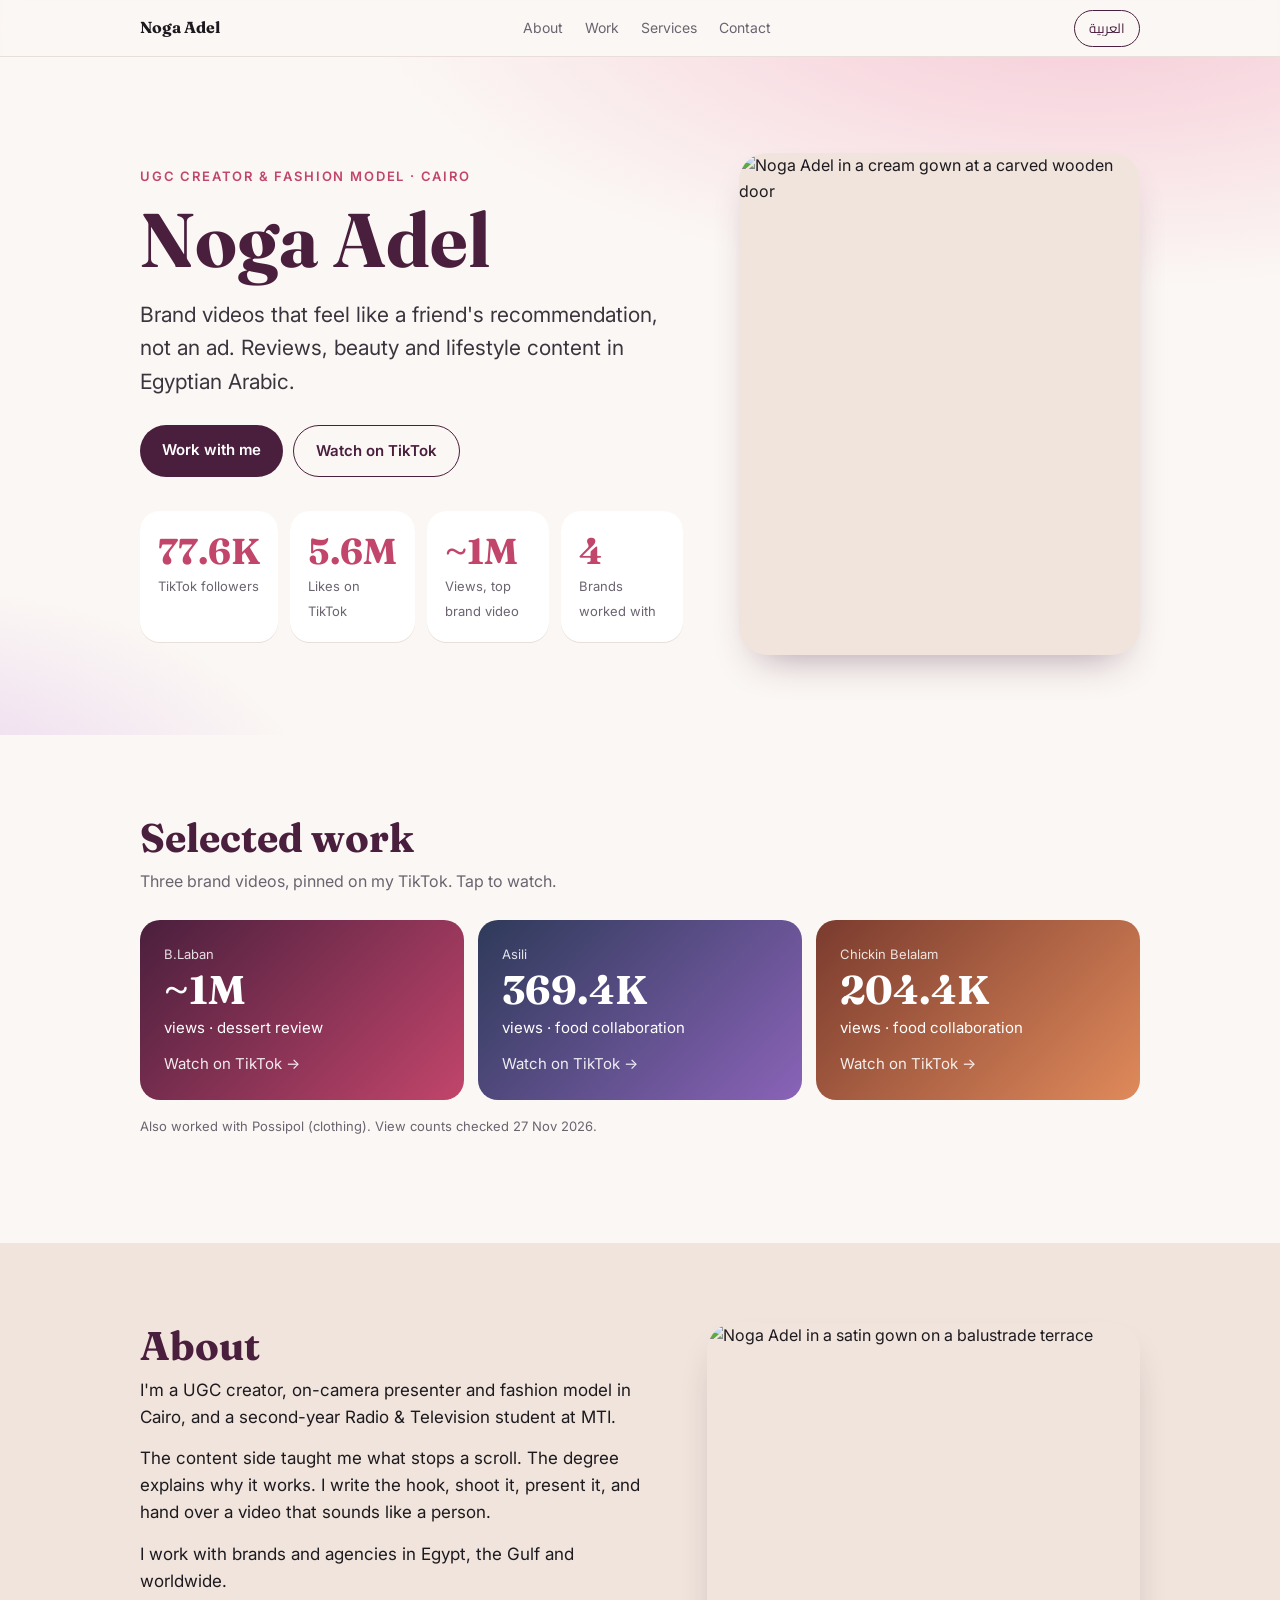
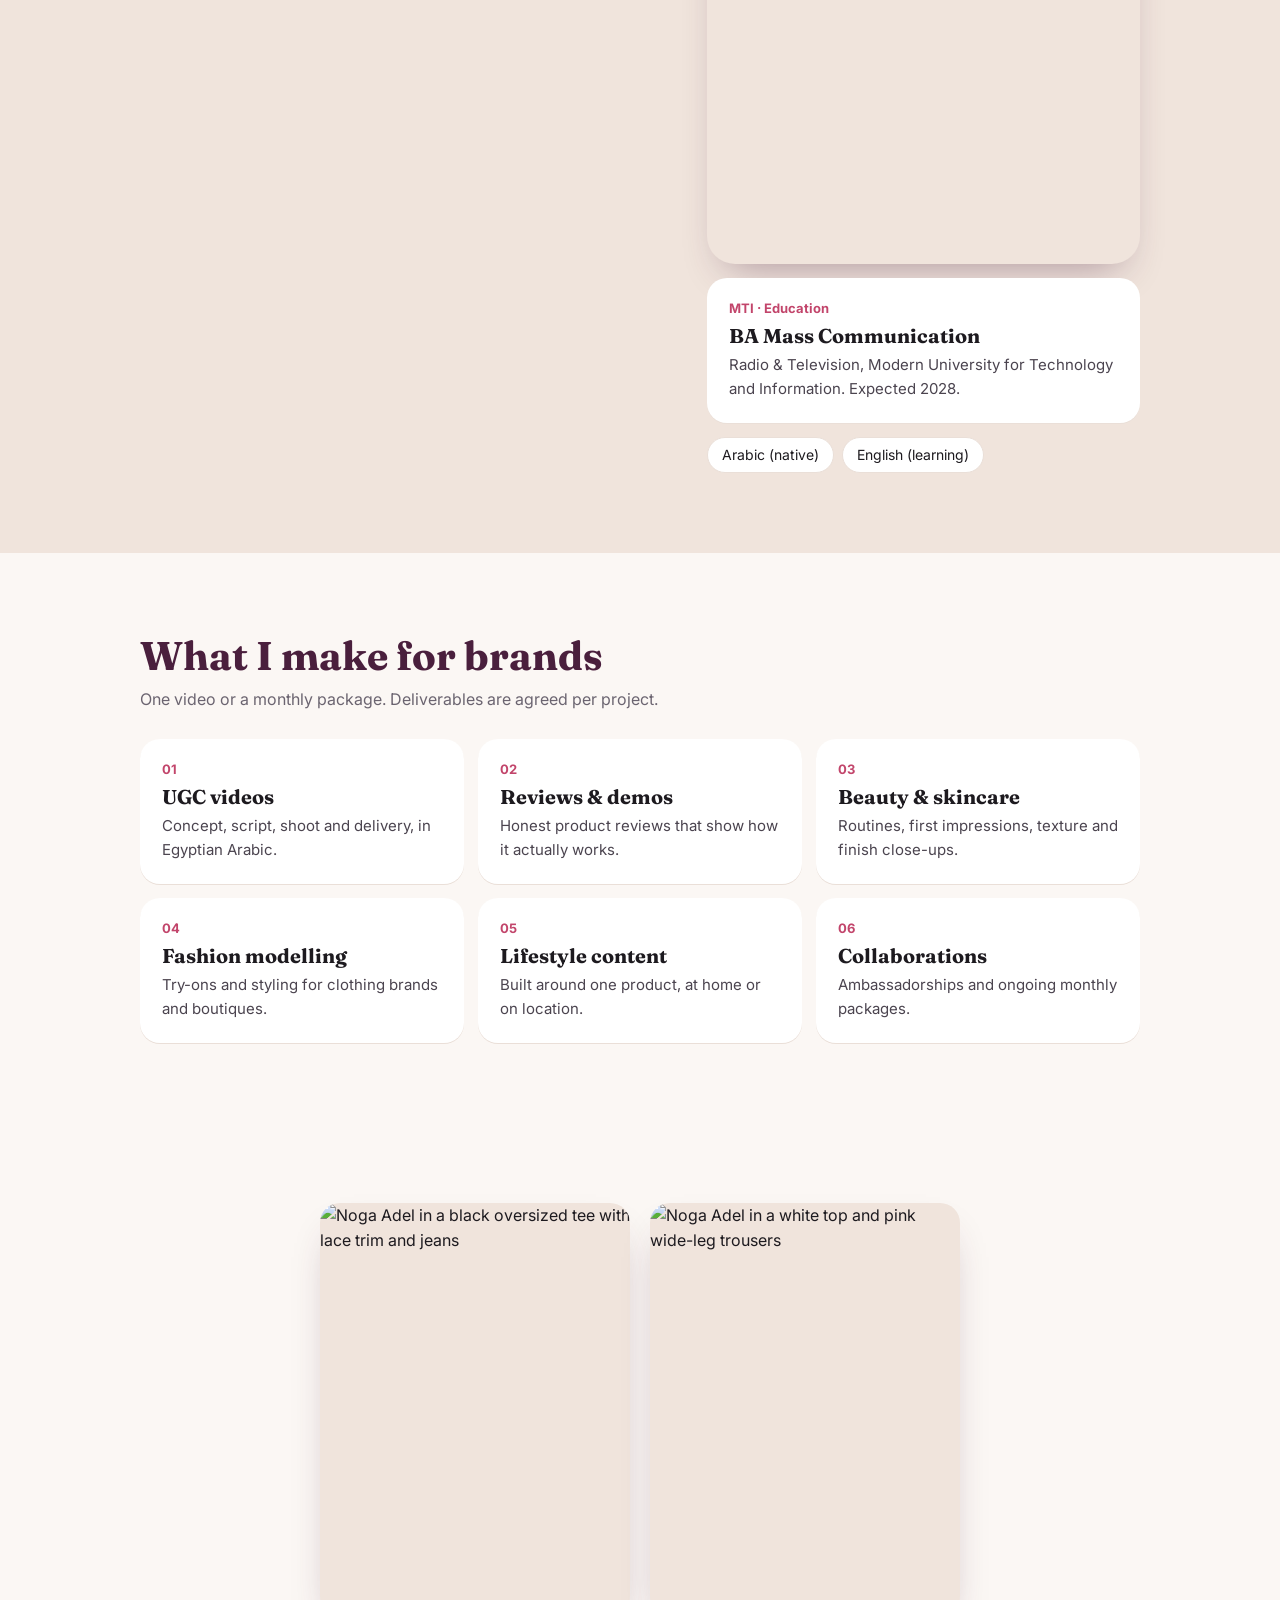
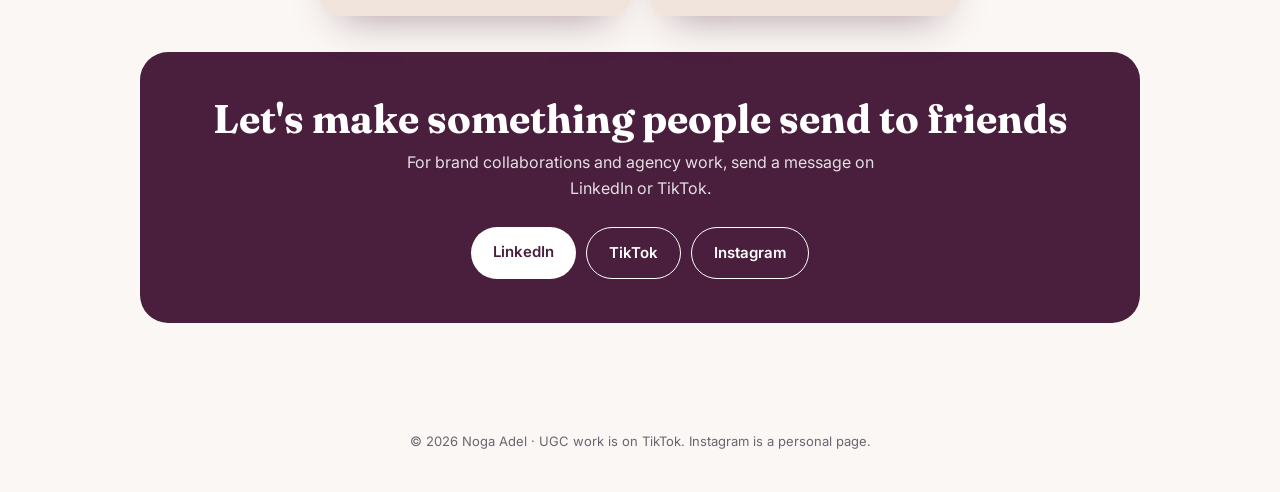
==== 1-index.html @ 086caf5d "Add files via upload" ====
<!doctype html>
<html lang="en" dir="ltr">
<head>
<meta charset="utf-8">
<meta name="viewport" content="width=device-width, initial-scale=1">
<title>Noga Adel | UGC Creator &amp; Fashion Model, Cairo</title>
<meta name="description" content="Noga Adel is a Cairo-based UGC creator and fashion model. 77.6K on TikTok. Reviews, beauty and lifestyle content in Egyptian Arabic for brands in Egypt and the Gulf.">
<meta property="og:title" content="Noga Adel | UGC Creator & Fashion Model">
<meta property="og:description" content="Honest brand videos in Egyptian Arabic. B.Laban review: about 1M views.">
<link rel="preconnect" href="https://fonts.googleapis.com">
<link href="https://fonts.googleapis.com/css2?family=Fraunces:opsz,wght@9..144,500;9..144,700&family=Inter:wght@400;500;600&family=Cairo:wght@400;600;700&display=swap" rel="stylesheet">
<style>
:root{--ink:#1d1a1f;--muted:#6b6470;--bg:#fbf7f4;--card:#fff;--rose:#c2456b;--plum:#4a1f3d;--sand:#f0e4dc;--r:20px}
*{box-sizing:border-box;margin:0}
html{scroll-behavior:smooth}
body{font-family:Inter,Cairo,system-ui,sans-serif;color:var(--ink);background:var(--bg);line-height:1.6;-webkit-font-smoothing:antialiased}
[dir=rtl] body,[dir=rtl]{font-family:Cairo,Inter,system-ui,sans-serif}
h1,h2,h3{font-family:Fraunces,Cairo,serif;line-height:1.15}
a{color:inherit}
.wrap{max-width:1040px;margin:0 auto;padding:0 20px}
nav{position:sticky;top:0;z-index:5;background:rgba(251,247,244,.9);backdrop-filter:blur(10px);border-bottom:1px solid #eadfd8}
nav .wrap{display:flex;align-items:center;justify-content:space-between;height:56px;gap:12px}
nav .brand{font-family:Fraunces,serif;font-weight:700;text-decoration:none}
nav .links{display:none;gap:22px;font-size:14px}
nav .links a{text-decoration:none;color:var(--muted)}
nav .links a:hover{color:var(--rose)}
#lang{border:1px solid var(--plum);background:none;color:var(--plum);border-radius:99px;padding:5px 14px;font:600 13px inherit;cursor:pointer;font-family:inherit}
.hero{background:radial-gradient(1200px 500px at 85% -10%,#f6c9d6 0,transparent 60%),radial-gradient(800px 400px at -10% 110%,#e9d3ee 0,transparent 55%),var(--bg);padding:56px 0 48px}
.eyebrow{font-size:13px;letter-spacing:.14em;text-transform:uppercase;color:var(--rose);font-weight:600}
[dir=rtl] .eyebrow{letter-spacing:0}
.hero h1{font-size:clamp(40px,11vw,76px);margin:10px 0 14px;color:var(--plum)}
.hero p.lead{font-size:clamp(17px,4.2vw,21px);max-width:640px;color:#3b343e}
.cta{display:flex;flex-wrap:wrap;gap:10px;margin-top:26px}
.btn{display:inline-block;padding:13px 22px;border-radius:99px;text-decoration:none;font-weight:600;font-size:15px}
.btn.p{background:var(--plum);color:#fff}
.btn.s{border:1.5px solid var(--plum);color:var(--plum)}
.stats{display:grid;grid-template-columns:repeat(2,1fr);gap:12px;margin-top:34px}
.stat{background:var(--card);border-radius:var(--r);padding:18px;box-shadow:0 1px 0 #eadfd8}
.stat b{display:block;font:700 clamp(26px,7vw,36px) Fraunces,serif;color:var(--rose)}
.stat span{font-size:13px;color:var(--muted)}
section{padding:54px 0}
section.alt{background:var(--sand)}
h2{font-size:clamp(28px,7vw,40px);color:var(--plum);margin-bottom:8px}
.sub{color:var(--muted);margin-bottom:26px;max-width:620px}
.grid{display:grid;gap:14px}
.card{background:var(--card);border-radius:var(--r);padding:22px;box-shadow:0 1px 0 #eadfd8}
.card h3{font-size:20px;margin-bottom:6px}
.card p{color:#4b444f;font-size:15px}
.num{font:700 13px Inter;color:var(--rose);margin-bottom:8px}
.work{display:block;text-decoration:none;position:relative;overflow:hidden;border-radius:var(--r);padding:24px;color:#fff;min-height:170px;display:flex;flex-direction:column;justify-content:flex-end}
.work:nth-child(1){background:linear-gradient(135deg,#4a1f3d,#c2456b)}
.work:nth-child(2){background:linear-gradient(135deg,#2e3a59,#8a63b8)}
.work:nth-child(3){background:linear-gradient(135deg,#7a3b2e,#e08a5b)}
.work small{opacity:.85;font-size:13px}
.work b{font:700 clamp(30px,8vw,40px) Fraunces,serif}
.work span{font-size:15px;margin-top:2px}
.work em{font-style:normal;font-size:13px;margin-top:12px;opacity:.9}
.work:hover{transform:translateY(-2px)}
.chips{display:flex;flex-wrap:wrap;gap:8px}
.chips span{background:#fff;border:1px solid #eadfd8;border-radius:99px;padding:6px 14px;font-size:14px}
.two{display:grid;gap:26px}
.about p{margin-bottom:14px;font-size:17px}
.contact{background:var(--plum);color:#fff;text-align:center;border-radius:28px;padding:44px 24px}
.contact h2{color:#fff}
.contact p{opacity:.85;max-width:520px;margin:0 auto 22px}
.contact .btn.p{background:#fff;color:var(--plum)}
.contact .btn.s{border-color:#fff;color:#fff}
.contact .cta{justify-content:center}
footer{padding:28px 0 40px;text-align:center;color:var(--muted);font-size:13px}
.en,.ar{display:none}
html[lang=en] .en{display:revert}
html[lang=ar] .ar{display:revert}
@media(min-width:720px){
 nav .links{display:flex}
 .stats{grid-template-columns:repeat(4,1fr)}
 .grid.c3{grid-template-columns:repeat(3,1fr)}
 .grid.c2{grid-template-columns:repeat(2,1fr)}
 .two{grid-template-columns:1.2fr 1fr;gap:48px}
 .hero{padding:96px 0 80px}
 section{padding:80px 0}
}

.ph{border-radius:28px;overflow:hidden;background:var(--sand);box-shadow:0 20px 40px -20px rgba(74,31,61,.45)}
.ph img{display:block;width:100%;height:100%;object-fit:cover}
.hero .wrap{display:grid;gap:30px}
.hero .ph{aspect-ratio:4/5;max-width:420px;width:100%;justify-self:center}
.hero .ph img{object-position:50% 25%}
.about-ph{aspect-ratio:4/5;margin-bottom:14px}
.about-ph img{object-position:50% 30%}
.band{aspect-ratio:3/4;max-height:520px;width:100%}
.band img{object-position:50% 30%}
@media(min-width:720px){
 .hero .wrap{grid-template-columns:1.15fr .85fr;align-items:center;gap:56px}
 .hero .ph{justify-self:end}
 .band{aspect-ratio:16/9;max-height:none}
 .band img{object-position:50% 35%}
}
.looks{display:grid;grid-template-columns:1fr 1fr;gap:12px;margin-bottom:28px}.looks .ph{aspect-ratio:3/4;border-radius:20px}.looks img{object-position:50% 40%}@media(min-width:720px){.looks{max-width:640px;margin:0 auto 36px;gap:20px}}</style>
</head>
<body>
<nav><div class="wrap">
<a class="brand" href="#top">Noga Adel</a>
<div class="links">
<a href="#about"><span class="en">About</span><span class="ar">عني</span></a>
<a href="#work"><span class="en">Work</span><span class="ar">أعمالي</span></a>
<a href="#services"><span class="en">Services</span><span class="ar">الخدمات</span></a>
<a href="#contact"><span class="en">Contact</span><span class="ar">تواصل</span></a>
</div>
<button id="lang" type="button" aria-label="Language">العربية</button>
</div></nav>

<header class="hero" id="top"><div class="wrap">
<div class="htxt">
<div class="eyebrow"><span class="en">UGC creator &amp; fashion model · Cairo</span><span class="ar">صانعة محتوى UGC وموديل أزياء · القاهرة</span></div>
<h1>Noga Adel</h1>
<p class="lead en">Brand videos that feel like a friend's recommendation, not an ad. Reviews, beauty and lifestyle content in Egyptian Arabic.</p>
<p class="lead ar">فيديوهات للبراندات تحس إنها توصية من صاحبك مش إعلان. مراجعات ومحتوى تجميل ولايف ستايل باللهجة المصرية.</p>
<div class="cta">
<a class="btn p" href="#contact"><span class="en">Work with me</span><span class="ar">نتعاون سوا</span></a>
<a class="btn s" href="https://www.tiktok.com/@noga.adel97" target="_blank" rel="noopener"><span class="en">Watch on TikTok</span><span class="ar">شاهدي على تيك توك</span></a>
</div>
<div class="stats">
<div class="stat"><b>77.6K</b><span><span class="en">TikTok followers</span><span class="ar">متابع على تيك توك</span></span></div>
<div class="stat"><b>5.6M</b><span><span class="en">Likes on TikTok</span><span class="ar">إعجاب على تيك توك</span></span></div>
<div class="stat"><b>~1M</b><span><span class="en">Views, top brand video</span><span class="ar">مشاهدة لأفضل فيديو براند</span></span></div>
<div class="stat"><b>4</b><span><span class="en">Brands worked with</span><span class="ar">براندات تعاملت معاها</span></span></div>
</div>
</div>
<div class="ph"><img src="noga-1.jpg" alt="Noga Adel in a cream gown at a carved wooden door" width="1100" height="1467"></div>
</div></header>

<section id="work"><div class="wrap">
<h2><span class="en">Selected work</span><span class="ar">أعمال مختارة</span></h2>
<p class="sub"><span class="en">Three brand videos, pinned on my TikTok. Tap to watch.</span><span class="ar">تلات فيديوهات براندات مثبتين على حسابي. اضغط للمشاهدة.</span></p>
<div class="grid c3">
<a class="work" href="https://www.tiktok.com/@noga.adel97/video/7700225600484691221" target="_blank" rel="noopener"><small>B.Laban</small><b>~1M</b><span><span class="en">views · dessert review</span><span class="ar">مشاهدة · مراجعة حلويات</span></span><em><span class="en">Watch on TikTok →</span><span class="ar">شاهد على تيك توك ←</span></em></a>
<a class="work" href="https://www.tiktok.com/@noga.adel97/video/7680207385733909781" target="_blank" rel="noopener"><small>Asili</small><b>369.4K</b><span><span class="en">views · food collaboration</span><span class="ar">مشاهدة · تعاون أكل</span></span><em><span class="en">Watch on TikTok →</span><span class="ar">شاهد على تيك توك ←</span></em></a>
<a class="work" href="https://www.tiktok.com/@noga.adel97/video/7685430872283221268" target="_blank" rel="noopener"><small>Chickin Belalam</small><b>204.4K</b><span><span class="en">views · food collaboration</span><span class="ar">مشاهدة · تعاون أكل</span></span><em><span class="en">Watch on TikTok →</span><span class="ar">شاهد على تيك توك ←</span></em></a>
</div>
<p class="sub" style="margin-top:16px;font-size:13px"><span class="en">Also worked with Possipol (clothing). View counts checked 27 Nov 2026.</span><span class="ar">اشتغلت كمان مع Possipol (ملابس). أرقام المشاهدات متراجعة في 27 نوفمبر 2026.</span></p>
</div></section>

<section id="about" class="alt"><div class="wrap two">
<div class="about">
<h2><span class="en">About</span><span class="ar">عني</span></h2>
<div class="en">
<p>I'm a UGC creator, on-camera presenter and fashion model in Cairo, and a second-year Radio &amp; Television student at MTI.</p>
<p>The content side taught me what stops a scroll. The degree explains why it works. I write the hook, shoot it, present it, and hand over a video that sounds like a person.</p>
<p>I work with brands and agencies in Egypt, the Gulf and worldwide.</p>
</div>
<div class="ar">
<p>أنا صانعة محتوى UGC ومقدمة على الكاميرا وموديل أزياء في القاهرة، وطالبة في السنة التانية قسم إذاعة وتلفزيون في جامعة MTI.</p>
<p>المحتوى علمني إيه اللي بيوقّف التمرير، والدراسة بتشرحلي ليه. بكتب الفكرة والهوك، وأصوّر وأقدّم، وأسلّم فيديو بيتكلم كإنسان مش كإعلان.</p>
<p>بشتغل مع براندات ووكالات في مصر والخليج وحول العالم.</p>
</div>
</div>
<div>
<div class="ph about-ph"><img src="noga-2.jpg" alt="Noga Adel in a satin gown on a balustrade terrace" loading="lazy" width="1242" height="1656"></div>
<div class="card"><div class="num">MTI · <span class="en">Education</span><span class="ar">التعليم</span></div>
<h3><span class="en">BA Mass Communication</span><span class="ar">بكالوريوس إعلام</span></h3>
<p><span class="en">Radio &amp; Television, Modern University for Technology and Information. Expected 2028.</span><span class="ar">قسم إذاعة وتلفزيون، الجامعة الحديثة للتكنولوجيا والمعلومات. التخرج المتوقع 2028.</span></p></div>
<div class="chips" style="margin-top:14px">
<span class="en">Arabic (native)</span><span class="en">English (learning)</span>
<span class="ar">العربية (لغة أم)</span><span class="ar">الإنجليزية (بتعلمها)</span>
</div>
</div>
</div></section>

<section id="services"><div class="wrap">
<h2><span class="en">What I make for brands</span><span class="ar">اللي بقدمه للبراندات</span></h2>
<p class="sub"><span class="en">One video or a monthly package. Deliverables are agreed per project.</span><span class="ar">فيديو واحد أو باقة شهرية. التفاصيل بتتحدد لكل مشروع.</span></p>
<div class="grid c3">
<div class="card"><div class="num">01</div><h3><span class="en">UGC videos</span><span class="ar">فيديوهات UGC</span></h3><p><span class="en">Concept, script, shoot and delivery, in Egyptian Arabic.</span><span class="ar">فكرة وسكريبت وتصوير وتسليم باللهجة المصرية.</span></p></div>
<div class="card"><div class="num">02</div><h3><span class="en">Reviews &amp; demos</span><span class="ar">مراجعات وعرض منتجات</span></h3><p><span class="en">Honest product reviews that show how it actually works.</span><span class="ar">مراجعات صادقة بتوري المنتج بيشتغل إزاي فعلاً.</span></p></div>
<div class="card"><div class="num">03</div><h3><span class="en">Beauty &amp; skincare</span><span class="ar">تجميل وعناية بالبشرة</span></h3><p><span class="en">Routines, first impressions, texture and finish close-ups.</span><span class="ar">روتين وانطباع أول ولقطات قريبة للملمس.</span></p></div>
<div class="card"><div class="num">04</div><h3><span class="en">Fashion modelling</span><span class="ar">موديل أزياء</span></h3><p><span class="en">Try-ons and styling for clothing brands and boutiques.</span><span class="ar">تجربة ملابس وستايلنج للبراندات والبوتيكات.</span></p></div>
<div class="card"><div class="num">05</div><h3><span class="en">Lifestyle content</span><span class="ar">محتوى لايف ستايل</span></h3><p><span class="en">Built around one product, at home or on location.</span><span class="ar">مبني حوالين منتج واحد، في البيت أو في لوكيشن.</span></p></div>
<div class="card"><div class="num">06</div><h3><span class="en">Collaborations</span><span class="ar">تعاونات</span></h3><p><span class="en">Ambassadorships and ongoing monthly packages.</span><span class="ar">سفيرة براند وباقات شهرية مستمرة.</span></p></div>
</div>
</div></section>

<section id="contact"><div class="wrap">
<div class="looks"><div class="ph"><img src="noga-3.jpg" alt="Noga Adel in a black oversized tee with lace trim and jeans" loading="lazy"></div><div class="ph"><img src="noga-4.jpg" alt="Noga Adel in a white top and pink wide-leg trousers" loading="lazy"></div></div>
<div class="contact">
<h2><span class="en">Let's make something people send to friends</span><span class="ar">نعمل حاجة الناس تبعتها لصحابها</span></h2>
<p><span class="en">For brand collaborations and agency work, send a message on LinkedIn or TikTok.</span><span class="ar">للتعاونات مع البراندات والوكالات، ابعتلي رسالة على لينكد إن أو تيك توك.</span></p>
<div class="cta">
<a class="btn p" href="https://www.linkedin.com/in/noga-adel-ugc/" target="_blank" rel="noopener">LinkedIn</a>
<a class="btn s" href="https://www.tiktok.com/@noga.adel97" target="_blank" rel="noopener">TikTok</a>
<a class="btn s" href="https://www.instagram.com/noga.adel.9699/" target="_blank" rel="noopener">Instagram</a>
</div>
</div>
</div></section>
<footer>© 2026 Noga Adel · <span class="en">UGC work is on TikTok. Instagram is a personal page.</span><span class="ar">شغل الـUGC على تيك توك. إنستجرام صفحة شخصية.</span></footer>

<script>
(function(){
 var h=document.documentElement,b=document.getElementById('lang');
 function set(l){h.lang=l;h.dir=l==='ar'?'rtl':'ltr';b.textContent=l==='ar'?'English':'العربية';try{localStorage.setItem('l',l)}catch(e){}}
 var s='en';try{s=localStorage.getItem('l')||'en'}catch(e){}
 set(s);
 b.onclick=function(){set(h.lang==='en'?'ar':'en')};
})();
</script>
</body>
</html>
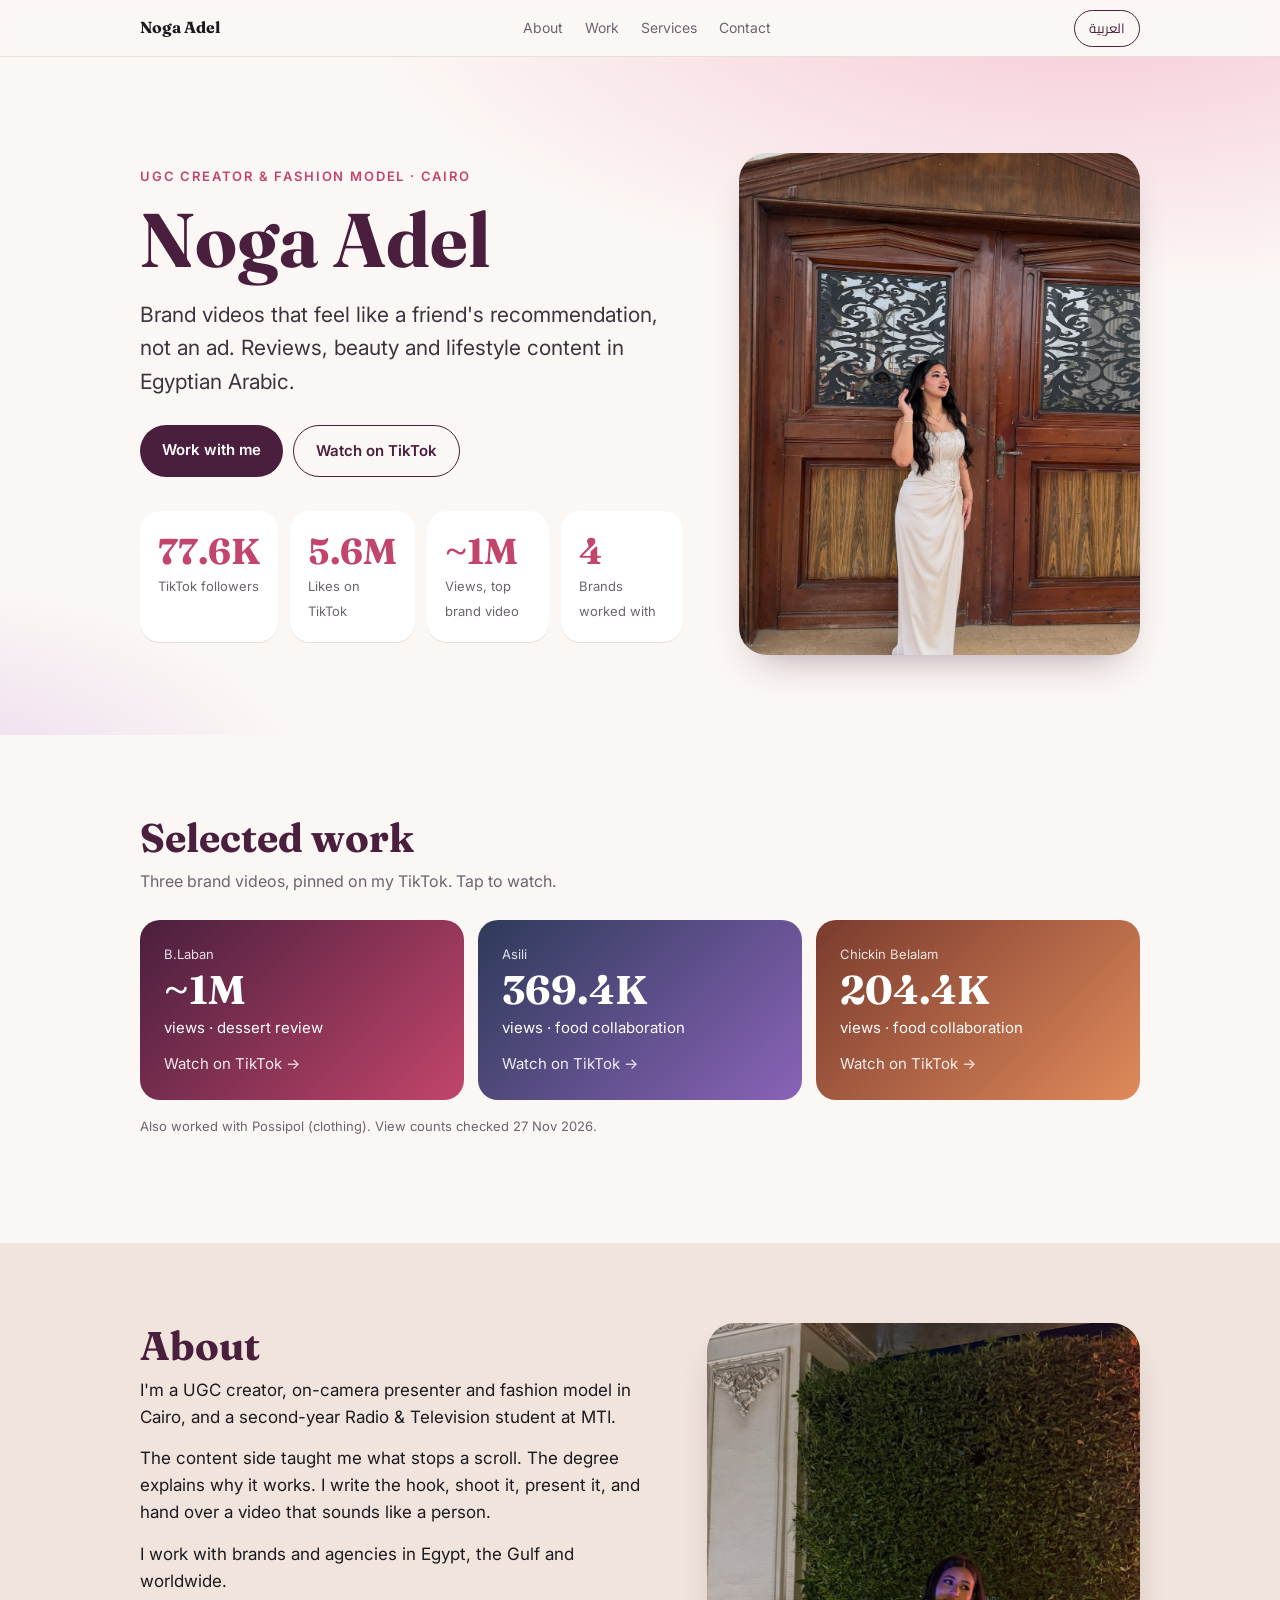
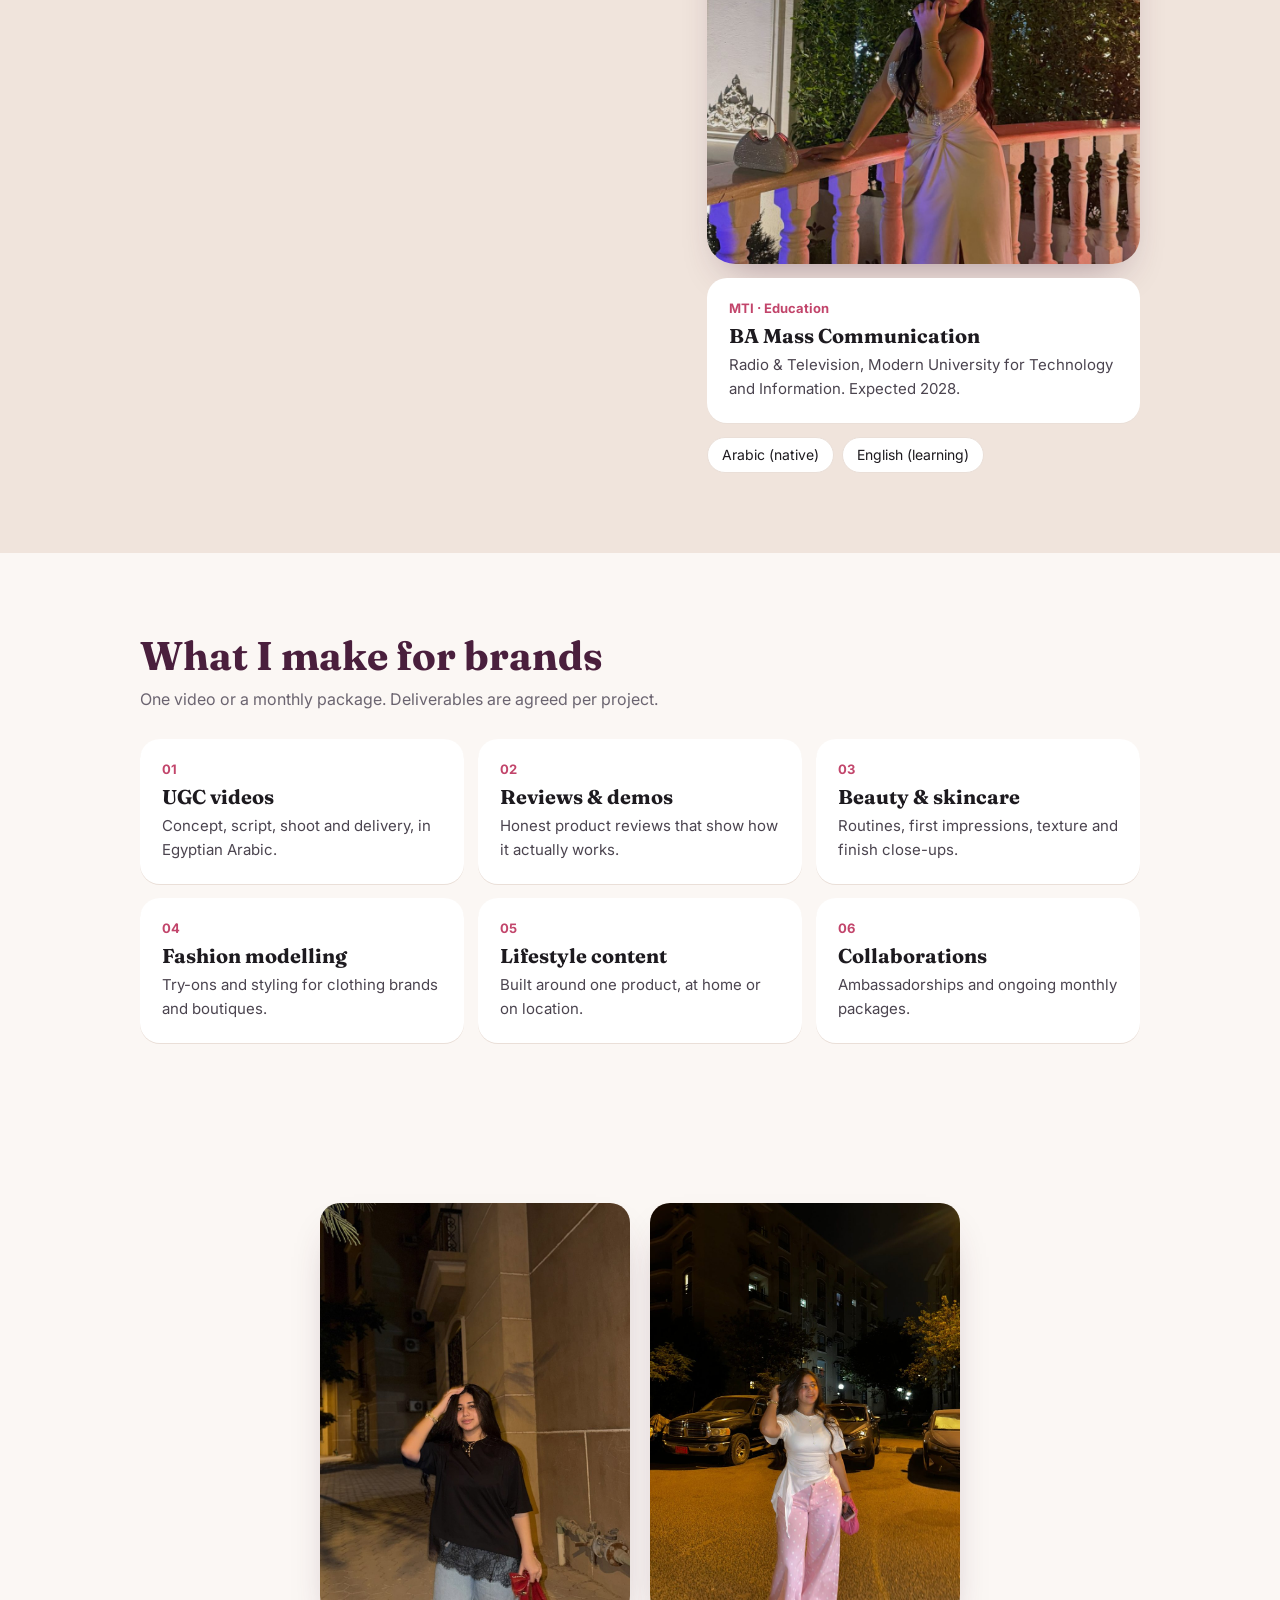
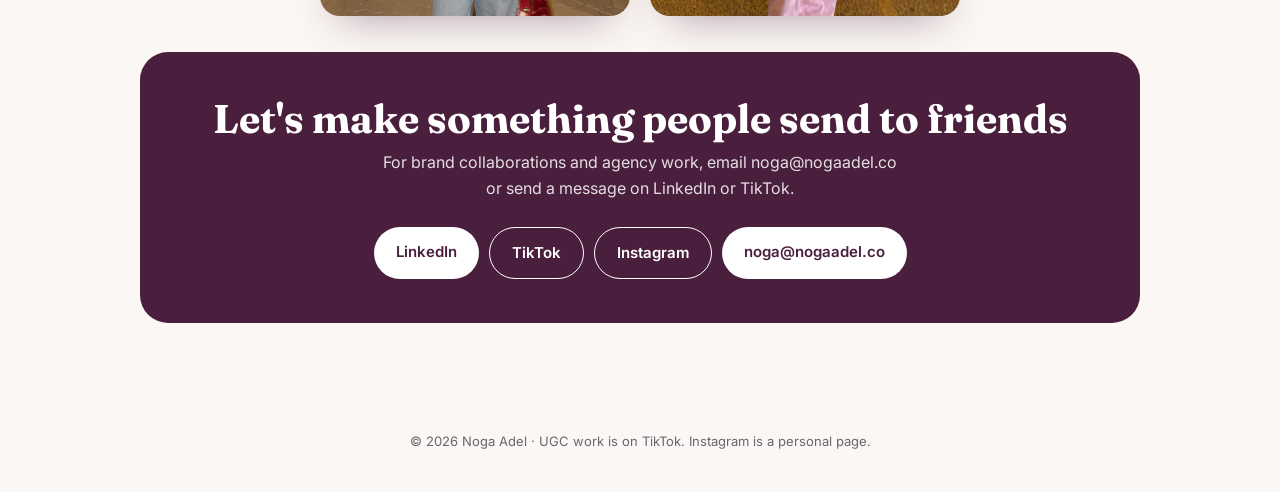
==== commit dadd1291: "Add noga@nogaadel.co email to contact section" ====
--- a/1-index.html
+++ b/1-index.html
@@ -126,7 +126,7 @@
 <div class="stat"><b>4</b><span><span class="en">Brands worked with</span><span class="ar">براندات تعاملت معاها</span></span></div>
 </div>
 </div>
-<div class="ph"><img src="noga-1.jpg" alt="Noga Adel in a cream gown at a carved wooden door" width="1100" height="1467"></div>
+<div class="ph"><img src="2-noga-1.jpg" alt="Noga Adel in a cream gown at a carved wooden door" width="1100" height="1467"></div>
 </div></header>
 
 <section id="work"><div class="wrap">
@@ -155,7 +155,7 @@
 </div>
 </div>
 <div>
-<div class="ph about-ph"><img src="noga-2.jpg" alt="Noga Adel in a satin gown on a balustrade terrace" loading="lazy" width="1242" height="1656"></div>
+<div class="ph about-ph"><img src="3-noga-2.jpg" alt="Noga Adel in a satin gown on a balustrade terrace" loading="lazy" width="1242" height="1656"></div>
 <div class="card"><div class="num">MTI · <span class="en">Education</span><span class="ar">التعليم</span></div>
 <h3><span class="en">BA Mass Communication</span><span class="ar">بكالوريوس إعلام</span></h3>
 <p><span class="en">Radio &amp; Television, Modern University for Technology and Information. Expected 2028.</span><span class="ar">قسم إذاعة وتلفزيون، الجامعة الحديثة للتكنولوجيا والمعلومات. التخرج المتوقع 2028.</span></p></div>
@@ -180,14 +180,15 @@
 </div></section>
 
 <section id="contact"><div class="wrap">
-<div class="looks"><div class="ph"><img src="noga-3.jpg" alt="Noga Adel in a black oversized tee with lace trim and jeans" loading="lazy"></div><div class="ph"><img src="noga-4.jpg" alt="Noga Adel in a white top and pink wide-leg trousers" loading="lazy"></div></div>
+<div class="looks"><div class="ph"><img src="4-noga-3.jpg" alt="Noga Adel in a black oversized tee with lace trim and jeans" loading="lazy"></div><div class="ph"><img src="5-noga-4.jpg" alt="Noga Adel in a white top and pink wide-leg trousers" loading="lazy"></div></div>
 <div class="contact">
 <h2><span class="en">Let's make something people send to friends</span><span class="ar">نعمل حاجة الناس تبعتها لصحابها</span></h2>
-<p><span class="en">For brand collaborations and agency work, send a message on LinkedIn or TikTok.</span><span class="ar">للتعاونات مع البراندات والوكالات، ابعتلي رسالة على لينكد إن أو تيك توك.</span></p>
+<p><span class="en">For brand collaborations and agency work, email noga@nogaadel.co or send a message on LinkedIn or TikTok.</span><span class="ar">للتعاونات مع البراندات والوكالات، ابعتلي إيميل على noga@nogaadel.co أو رسالة على لينكد إن أو تيك توك.</span></p>
 <div class="cta">
 <a class="btn p" href="https://www.linkedin.com/in/noga-adel-ugc/" target="_blank" rel="noopener">LinkedIn</a>
 <a class="btn s" href="https://www.tiktok.com/@noga.adel97" target="_blank" rel="noopener">TikTok</a>
 <a class="btn s" href="https://www.instagram.com/noga.adel.9699/" target="_blank" rel="noopener">Instagram</a>
+<a class="btn p" href="mailto:noga@nogaadel.co">noga@nogaadel.co</a>
 </div>
 </div>
 </div></section>
@@ -204,3 +205,4 @@
 </script>
 </body>
 </html>
+
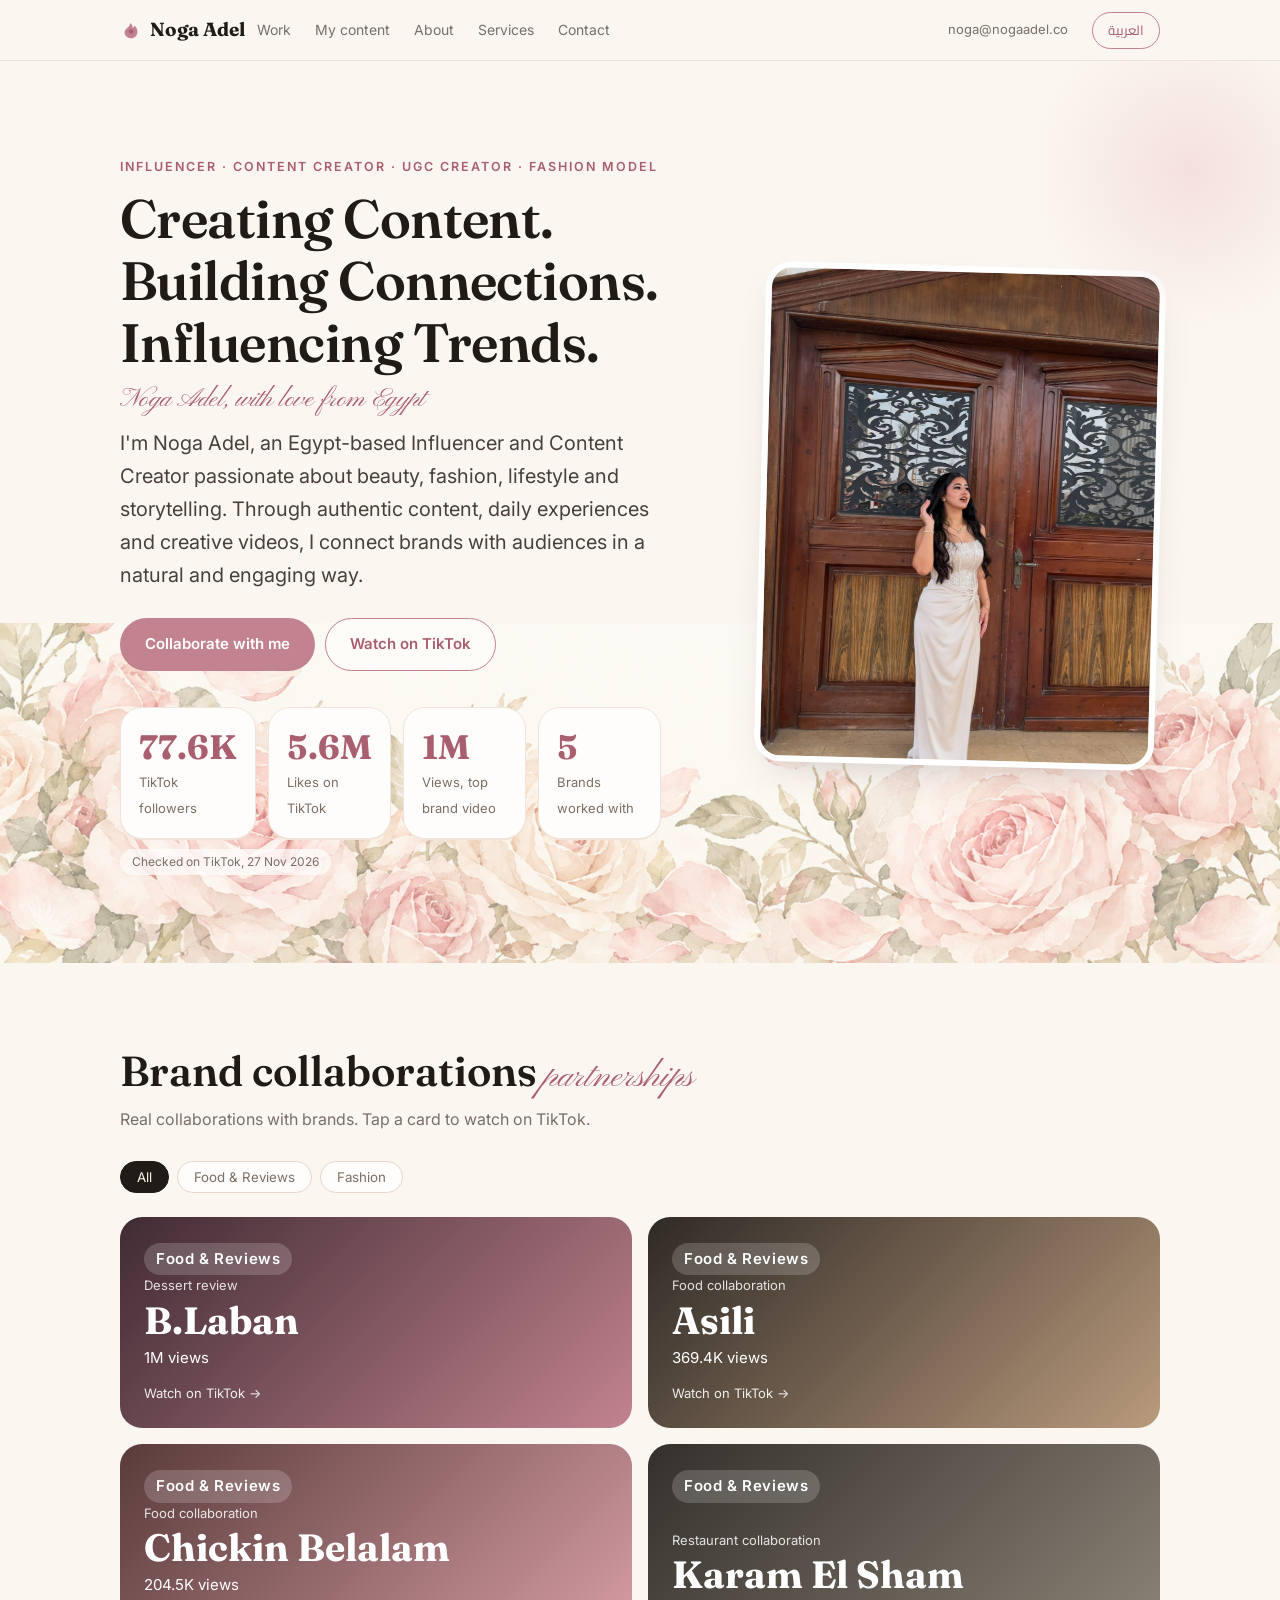
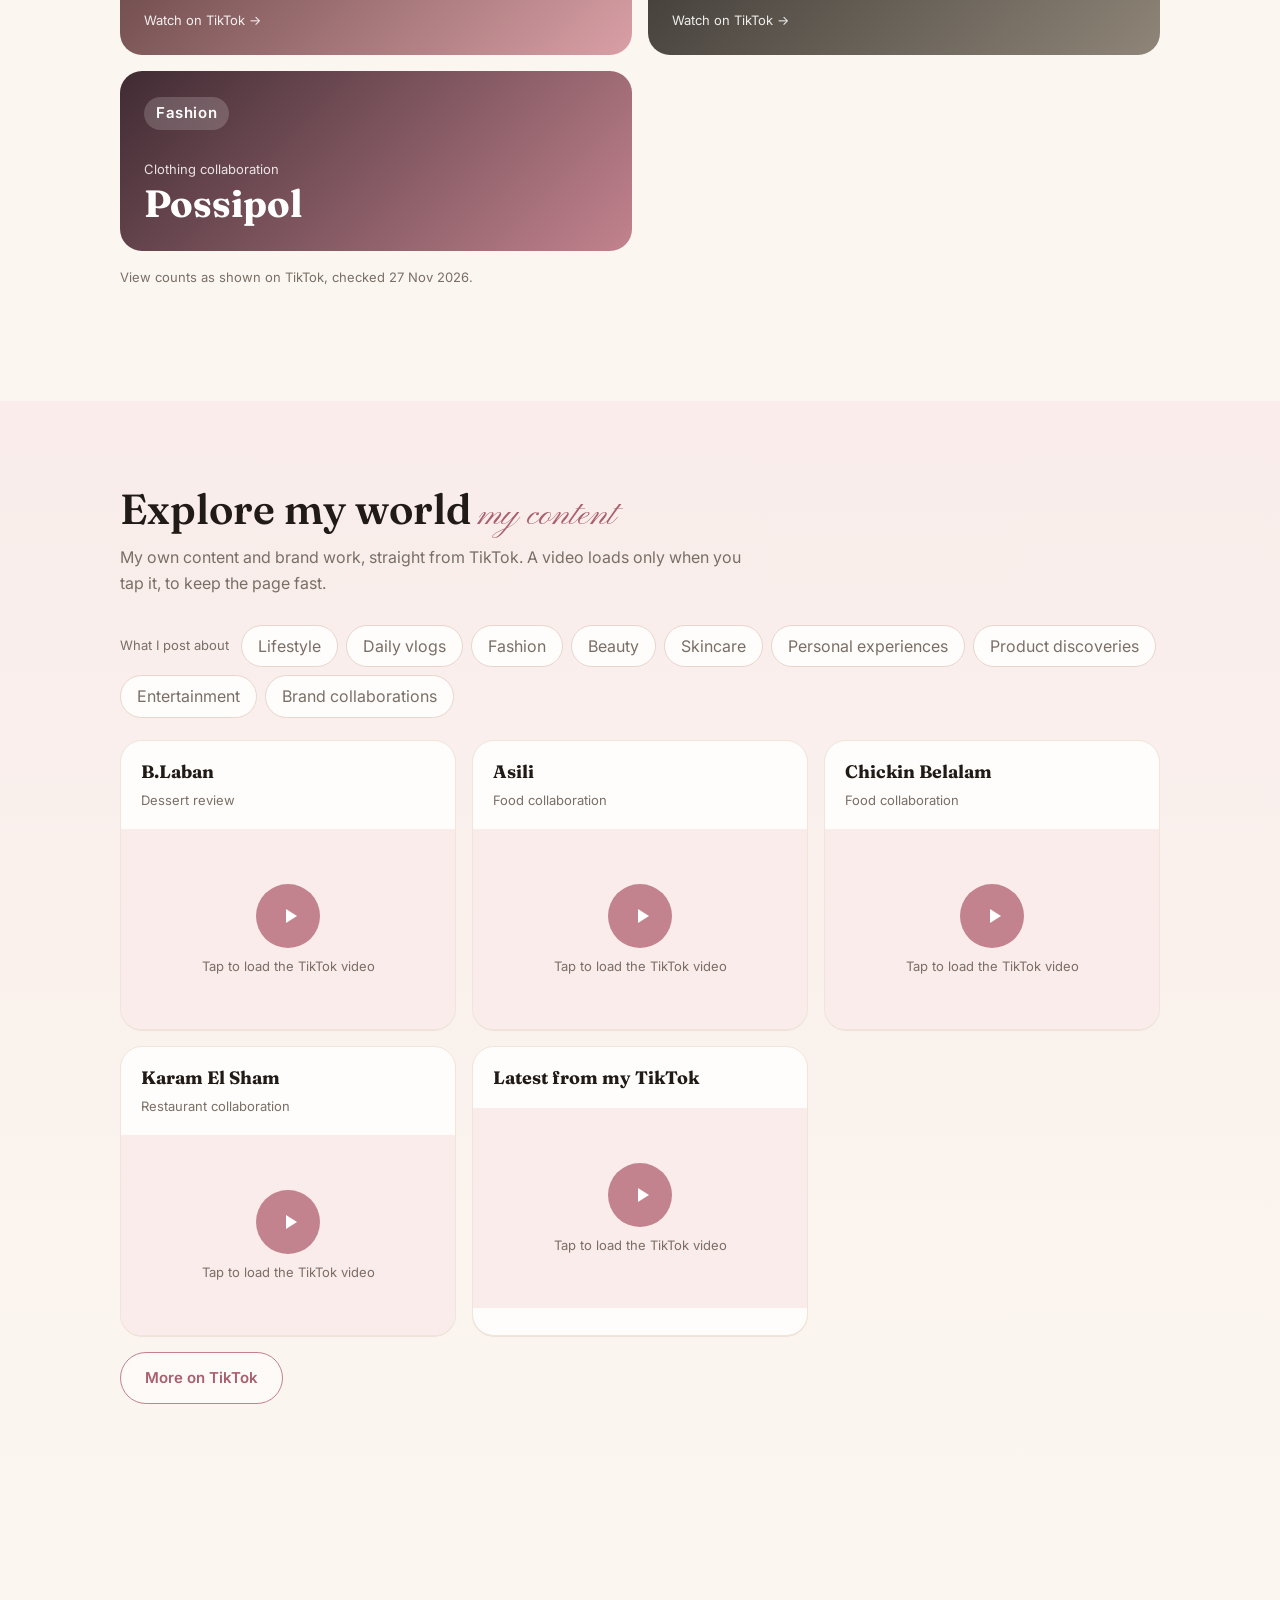
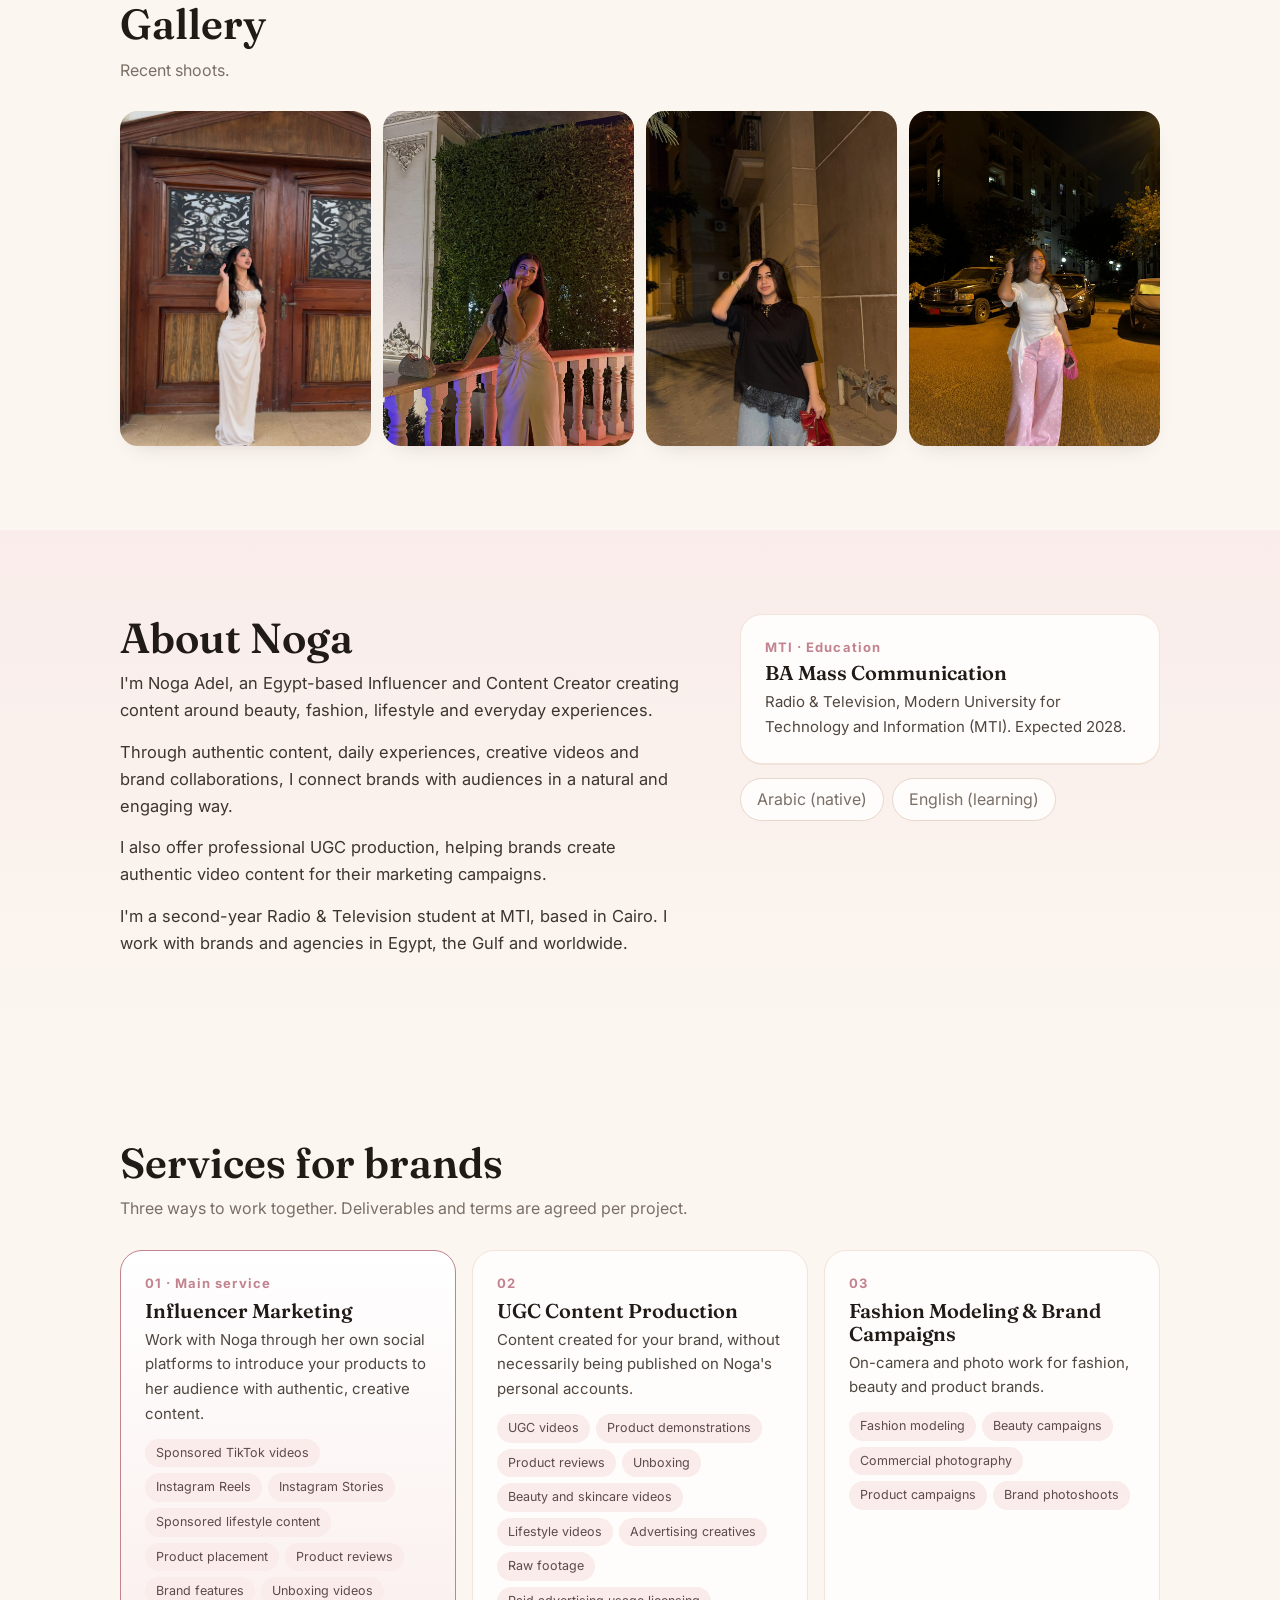
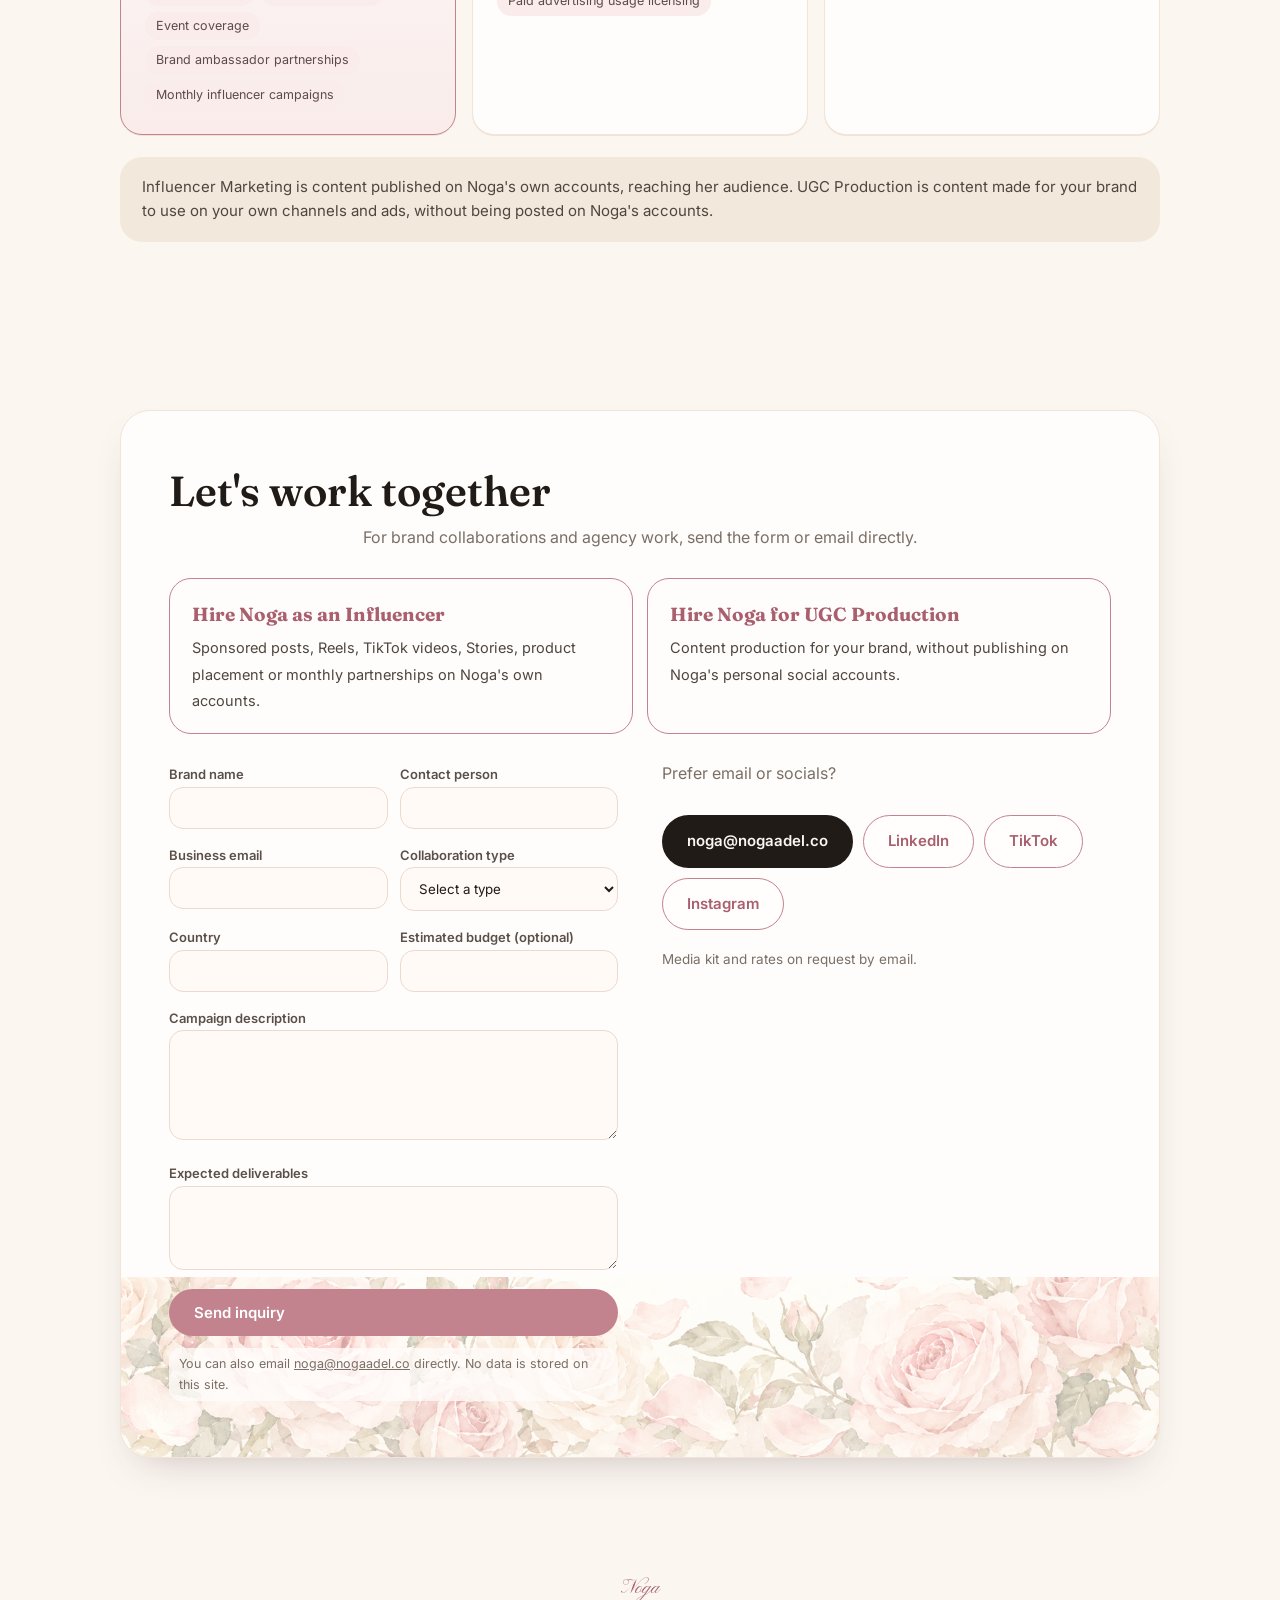
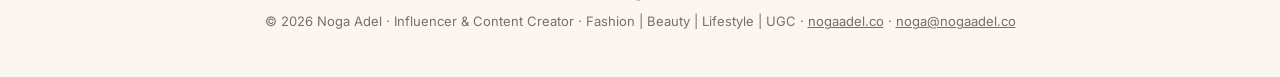
==== commit dcf53554: "Add files via upload" ====
--- a/1-index.html
+++ b/1-index.html
@@ -3,206 +3,168 @@
 <head>
 <meta charset="utf-8">
 <meta name="viewport" content="width=device-width, initial-scale=1">
-<title>Noga Adel | UGC Creator &amp; Fashion Model, Cairo</title>
-<meta name="description" content="Noga Adel is a Cairo-based UGC creator and fashion model. 77.6K on TikTok. Reviews, beauty and lifestyle content in Egyptian Arabic for brands in Egypt and the Gulf.">
-<meta property="og:title" content="Noga Adel | UGC Creator & Fashion Model">
-<meta property="og:description" content="Honest brand videos in Egyptian Arabic. B.Laban review: about 1M views.">
+<title>Noga Adel | Influencer &amp; Content Creator, Egypt</title>
+<meta name="description" content="Noga Adel is an Egypt-based Influencer and Content Creator in beauty, fashion and lifestyle, with 77.6K followers on TikTok. Sponsored content, brand partnerships and UGC production.">
+<link rel="canonical" href="https://nogaadel.co/">
+<meta name="robots" content="index,follow">
+<meta name="theme-color" content="#fbf6f0">
+<meta property="og:type" content="website">
+<meta property="og:site_name" content="Noga Adel">
+<meta property="og:title" content="Noga Adel | Influencer & Content Creator">
+<meta property="og:description" content="Egypt-based Influencer and Content Creator. 77.6K on TikTok, brand collaborations and UGC production.">
+<meta property="og:url" content="https://nogaadel.co/">
+<meta property="og:image" content="https://nogaadel.co/og-image.jpg">
+<meta property="og:image:width" content="1200">
+<meta property="og:image:height" content="630">
+<meta name="twitter:card" content="summary_large_image">
+<meta name="twitter:title" content="Noga Adel | Influencer & Content Creator">
+<meta name="twitter:description" content="Egypt-based Influencer and Content Creator. 77.6K on TikTok, brand collaborations and UGC production.">
+<meta name="twitter:image" content="https://nogaadel.co/og-image.jpg">
+<link rel="icon" href="favicon.svg" type="image/svg+xml">
 <link rel="preconnect" href="https://fonts.googleapis.com">
-<link href="https://fonts.googleapis.com/css2?family=Fraunces:opsz,wght@9..144,500;9..144,700&family=Inter:wght@400;500;600&family=Cairo:wght@400;600;700&display=swap" rel="stylesheet">
-<style>
-:root{--ink:#1d1a1f;--muted:#6b6470;--bg:#fbf7f4;--card:#fff;--rose:#c2456b;--plum:#4a1f3d;--sand:#f0e4dc;--r:20px}
-*{box-sizing:border-box;margin:0}
-html{scroll-behavior:smooth}
-body{font-family:Inter,Cairo,system-ui,sans-serif;color:var(--ink);background:var(--bg);line-height:1.6;-webkit-font-smoothing:antialiased}
-[dir=rtl] body,[dir=rtl]{font-family:Cairo,Inter,system-ui,sans-serif}
-h1,h2,h3{font-family:Fraunces,Cairo,serif;line-height:1.15}
-a{color:inherit}
-.wrap{max-width:1040px;margin:0 auto;padding:0 20px}
-nav{position:sticky;top:0;z-index:5;background:rgba(251,247,244,.9);backdrop-filter:blur(10px);border-bottom:1px solid #eadfd8}
-nav .wrap{display:flex;align-items:center;justify-content:space-between;height:56px;gap:12px}
-nav .brand{font-family:Fraunces,serif;font-weight:700;text-decoration:none}
-nav .links{display:none;gap:22px;font-size:14px}
-nav .links a{text-decoration:none;color:var(--muted)}
-nav .links a:hover{color:var(--rose)}
-#lang{border:1px solid var(--plum);background:none;color:var(--plum);border-radius:99px;padding:5px 14px;font:600 13px inherit;cursor:pointer;font-family:inherit}
-.hero{background:radial-gradient(1200px 500px at 85% -10%,#f6c9d6 0,transparent 60%),radial-gradient(800px 400px at -10% 110%,#e9d3ee 0,transparent 55%),var(--bg);padding:56px 0 48px}
-.eyebrow{font-size:13px;letter-spacing:.14em;text-transform:uppercase;color:var(--rose);font-weight:600}
-[dir=rtl] .eyebrow{letter-spacing:0}
-.hero h1{font-size:clamp(40px,11vw,76px);margin:10px 0 14px;color:var(--plum)}
-.hero p.lead{font-size:clamp(17px,4.2vw,21px);max-width:640px;color:#3b343e}
-.cta{display:flex;flex-wrap:wrap;gap:10px;margin-top:26px}
-.btn{display:inline-block;padding:13px 22px;border-radius:99px;text-decoration:none;font-weight:600;font-size:15px}
-.btn.p{background:var(--plum);color:#fff}
-.btn.s{border:1.5px solid var(--plum);color:var(--plum)}
-.stats{display:grid;grid-template-columns:repeat(2,1fr);gap:12px;margin-top:34px}
-.stat{background:var(--card);border-radius:var(--r);padding:18px;box-shadow:0 1px 0 #eadfd8}
-.stat b{display:block;font:700 clamp(26px,7vw,36px) Fraunces,serif;color:var(--rose)}
-.stat span{font-size:13px;color:var(--muted)}
-section{padding:54px 0}
-section.alt{background:var(--sand)}
-h2{font-size:clamp(28px,7vw,40px);color:var(--plum);margin-bottom:8px}
-.sub{color:var(--muted);margin-bottom:26px;max-width:620px}
-.grid{display:grid;gap:14px}
-.card{background:var(--card);border-radius:var(--r);padding:22px;box-shadow:0 1px 0 #eadfd8}
-.card h3{font-size:20px;margin-bottom:6px}
-.card p{color:#4b444f;font-size:15px}
-.num{font:700 13px Inter;color:var(--rose);margin-bottom:8px}
-.work{display:block;text-decoration:none;position:relative;overflow:hidden;border-radius:var(--r);padding:24px;color:#fff;min-height:170px;display:flex;flex-direction:column;justify-content:flex-end}
-.work:nth-child(1){background:linear-gradient(135deg,#4a1f3d,#c2456b)}
-.work:nth-child(2){background:linear-gradient(135deg,#2e3a59,#8a63b8)}
-.work:nth-child(3){background:linear-gradient(135deg,#7a3b2e,#e08a5b)}
-.work small{opacity:.85;font-size:13px}
-.work b{font:700 clamp(30px,8vw,40px) Fraunces,serif}
-.work span{font-size:15px;margin-top:2px}
-.work em{font-style:normal;font-size:13px;margin-top:12px;opacity:.9}
-.work:hover{transform:translateY(-2px)}
-.chips{display:flex;flex-wrap:wrap;gap:8px}
-.chips span{background:#fff;border:1px solid #eadfd8;border-radius:99px;padding:6px 14px;font-size:14px}
-.two{display:grid;gap:26px}
-.about p{margin-bottom:14px;font-size:17px}
-.contact{background:var(--plum);color:#fff;text-align:center;border-radius:28px;padding:44px 24px}
-.contact h2{color:#fff}
-.contact p{opacity:.85;max-width:520px;margin:0 auto 22px}
-.contact .btn.p{background:#fff;color:var(--plum)}
-.contact .btn.s{border-color:#fff;color:#fff}
-.contact .cta{justify-content:center}
-footer{padding:28px 0 40px;text-align:center;color:var(--muted);font-size:13px}
-.en,.ar{display:none}
-html[lang=en] .en{display:revert}
-html[lang=ar] .ar{display:revert}
-@media(min-width:720px){
- nav .links{display:flex}
- .stats{grid-template-columns:repeat(4,1fr)}
- .grid.c3{grid-template-columns:repeat(3,1fr)}
- .grid.c2{grid-template-columns:repeat(2,1fr)}
- .two{grid-template-columns:1.2fr 1fr;gap:48px}
- .hero{padding:96px 0 80px}
- section{padding:80px 0}
+<link rel="preconnect" href="https://fonts.gstatic.com" crossorigin>
+<link href="https://fonts.googleapis.com/css2?family=Fraunces:opsz,wght@9..144,500;9..144,600;9..144,700&family=Inter:wght@400;500;600&family=Cairo:wght@400;600;700&family=Pinyon+Script&display=swap" rel="stylesheet">
+<link rel="stylesheet" href="assets/css/style.css">
+<link rel="stylesheet" href="assets/css/extra.css">
+<script type="application/ld+json">
+{
+  "@context": "https://schema.org",
+  "@type": "Person",
+  "name": "Noga Adel",
+  "url": "https://nogaadel.co/",
+  "image": "https://nogaadel.co/og-image.jpg",
+  "email": "noga@nogaadel.co",
+  "contactPoint": { "@type": "ContactPoint", "contactType": "business inquiries", "email": "noga@nogaadel.co" },
+  "jobTitle": "Influencer, Content Creator, UGC Creator, Fashion Model",
+  "address": { "@type": "PostalAddress", "addressLocality": "Cairo", "addressCountry": "EG" },
+  "sameAs": [
+    "https://www.tiktok.com/@noga.adel97",
+    "https://www.linkedin.com/in/noga-adel-ugc/",
+    "https://www.instagram.com/noga.adel.9699/"
+  ]
 }
-
-.ph{border-radius:28px;overflow:hidden;background:var(--sand);box-shadow:0 20px 40px -20px rgba(74,31,61,.45)}
-.ph img{display:block;width:100%;height:100%;object-fit:cover}
-.hero .wrap{display:grid;gap:30px}
-.hero .ph{aspect-ratio:4/5;max-width:420px;width:100%;justify-self:center}
-.hero .ph img{object-position:50% 25%}
-.about-ph{aspect-ratio:4/5;margin-bottom:14px}
-.about-ph img{object-position:50% 30%}
-.band{aspect-ratio:3/4;max-height:520px;width:100%}
-.band img{object-position:50% 30%}
-@media(min-width:720px){
- .hero .wrap{grid-template-columns:1.15fr .85fr;align-items:center;gap:56px}
- .hero .ph{justify-self:end}
- .band{aspect-ratio:16/9;max-height:none}
- .band img{object-position:50% 35%}
-}
-.looks{display:grid;grid-template-columns:1fr 1fr;gap:12px;margin-bottom:28px}.looks .ph{aspect-ratio:3/4;border-radius:20px}.looks img{object-position:50% 40%}@media(min-width:720px){.looks{max-width:640px;margin:0 auto 36px;gap:20px}}</style>
+</script>
 </head>
 <body>
 <nav><div class="wrap">
-<a class="brand" href="#top">Noga Adel</a>
+<a class="brand" href="#top"><svg viewBox="0 0 24 24" fill="none" aria-hidden="true"><path d="M12 21c-4 0-7-2.6-7-6.2 0-2.5 1.7-4.3 3.4-5.6C10 8 11 6.6 11 4.5c2 1 3 3 2.7 5.2 1-.4 1.7-1.2 2-2.3 1.7 1.3 3.3 3.4 3.3 6.4 0 4.2-3 7.2-7 7.2z" fill="#c2838e"/><circle cx="12" cy="13.5" r="2.4" fill="#a95f6d"/></svg>Noga Adel</a>
 <div class="links">
-<a href="#about"><span class="en">About</span><span class="ar">عني</span></a>
 <a href="#work"><span class="en">Work</span><span class="ar">أعمالي</span></a>
+<a href="#videos"><span class="en">My content</span><span class="ar">محتواي</span></a>
+<a href="#about"><span class="en">About</span><span class="ar">عنها</span></a>
 <a href="#services"><span class="en">Services</span><span class="ar">الخدمات</span></a>
 <a href="#contact"><span class="en">Contact</span><span class="ar">تواصل</span></a>
 </div>
+<a class="navmail" href="mailto:noga@nogaadel.co">noga@nogaadel.co</a>
 <button id="lang" type="button" aria-label="Language">العربية</button>
 </div></nav>
 
 <header class="hero" id="top"><div class="wrap">
 <div class="htxt">
-<div class="eyebrow"><span class="en">UGC creator &amp; fashion model · Cairo</span><span class="ar">صانعة محتوى UGC وموديل أزياء · القاهرة</span></div>
-<h1>Noga Adel</h1>
-<p class="lead en">Brand videos that feel like a friend's recommendation, not an ad. Reviews, beauty and lifestyle content in Egyptian Arabic.</p>
-<p class="lead ar">فيديوهات للبراندات تحس إنها توصية من صاحبك مش إعلان. مراجعات ومحتوى تجميل ولايف ستايل باللهجة المصرية.</p>
+<div class="eyebrow" id="hero-roles">Influencer · Content Creator · UGC Creator · Fashion Model</div>
+<h1><span class="en">Creating Content. Building Connections. Influencing Trends.</span><span class="ar">محتوى بيصنع تواصل، وتريندات بتتأثر.</span><span class="accent"><span class="en">Noga Adel, with love from Egypt</span><span class="ar">نوجا عادل، بحب من مصر</span></span></h1>
+<p class="lead" id="hero-lead"></p>
 <div class="cta">
-<a class="btn p" href="#contact"><span class="en">Work with me</span><span class="ar">نتعاون سوا</span></a>
-<a class="btn s" href="https://www.tiktok.com/@noga.adel97" target="_blank" rel="noopener"><span class="en">Watch on TikTok</span><span class="ar">شاهدي على تيك توك</span></a>
+<a class="btn r" href="#contact"><span class="en">Collaborate with me</span><span class="ar">نتعاون سوا</span></a>
+<a class="btn s" id="cta-tiktok" href="https://www.tiktok.com/@noga.adel97" target="_blank" rel="noopener"><span class="en">Watch on TikTok</span><span class="ar">شاهدي على تيك توك</span></a>
 </div>
-<div class="stats">
-<div class="stat"><b>77.6K</b><span><span class="en">TikTok followers</span><span class="ar">متابع على تيك توك</span></span></div>
-<div class="stat"><b>5.6M</b><span><span class="en">Likes on TikTok</span><span class="ar">إعجاب على تيك توك</span></span></div>
-<div class="stat"><b>~1M</b><span><span class="en">Views, top brand video</span><span class="ar">مشاهدة لأفضل فيديو براند</span></span></div>
-<div class="stat"><b>4</b><span><span class="en">Brands worked with</span><span class="ar">براندات تعاملت معاها</span></span></div>
+<div class="stats" id="stats"></div>
+<div class="stats-note" id="stats-note"></div>
 </div>
-</div>
-<div class="ph"><img src="2-noga-1.jpg" alt="Noga Adel in a cream gown at a carved wooden door" width="1100" height="1467"></div>
+<div class="ph"><img src="2-noga-1.jpg" alt="Noga Adel in a cream gown at a carved wooden door" width="1100" height="1467" fetchpriority="high"></div>
 </div></header>
 
 <section id="work"><div class="wrap">
-<h2><span class="en">Selected work</span><span class="ar">أعمال مختارة</span></h2>
-<p class="sub"><span class="en">Three brand videos, pinned on my TikTok. Tap to watch.</span><span class="ar">تلات فيديوهات براندات مثبتين على حسابي. اضغط للمشاهدة.</span></p>
-<div class="grid c3">
-<a class="work" href="https://www.tiktok.com/@noga.adel97/video/7700225600484691221" target="_blank" rel="noopener"><small>B.Laban</small><b>~1M</b><span><span class="en">views · dessert review</span><span class="ar">مشاهدة · مراجعة حلويات</span></span><em><span class="en">Watch on TikTok →</span><span class="ar">شاهد على تيك توك ←</span></em></a>
-<a class="work" href="https://www.tiktok.com/@noga.adel97/video/7680207385733909781" target="_blank" rel="noopener"><small>Asili</small><b>369.4K</b><span><span class="en">views · food collaboration</span><span class="ar">مشاهدة · تعاون أكل</span></span><em><span class="en">Watch on TikTok →</span><span class="ar">شاهد على تيك توك ←</span></em></a>
-<a class="work" href="https://www.tiktok.com/@noga.adel97/video/7685430872283221268" target="_blank" rel="noopener"><small>Chickin Belalam</small><b>204.4K</b><span><span class="en">views · food collaboration</span><span class="ar">مشاهدة · تعاون أكل</span></span><em><span class="en">Watch on TikTok →</span><span class="ar">شاهد على تيك توك ←</span></em></a>
-</div>
-<p class="sub" style="margin-top:16px;font-size:13px"><span class="en">Also worked with Possipol (clothing). View counts checked 27 Nov 2026.</span><span class="ar">اشتغلت كمان مع Possipol (ملابس). أرقام المشاهدات متراجعة في 27 نوفمبر 2026.</span></p>
+<h2><span class="en">Brand collaborations</span><span class="ar">تعاونات البراندات</span><span class="accent en">partnerships</span></h2>
+<p class="sub"><span class="en">Real collaborations with brands. Tap a card to watch on TikTok.</span><span class="ar">تعاونات حقيقية مع براندات. اضغطي على الكارت للمشاهدة على تيك توك.</span></p>
+<div class="chips" id="work-chips"></div>
+<div class="grid c2" id="work-grid"></div>
+<p class="sub" style="margin-top:16px;font-size:13px" id="work-note"></p>
+</div></section>
+
+<section id="videos" class="alt"><div class="wrap">
+<h2><span class="en">Explore my world</span><span class="ar">اكتشفي عالمي</span><span class="accent en">my content</span></h2>
+<p class="sub" id="videos-intro"></p>
+<div class="chips themes" id="themes"></div>
+<div class="videos" id="video-grid"></div>
+<p class="sub" style="margin-top:16px"><a class="btn s" id="cta-tiktok2" href="https://www.tiktok.com/@noga.adel97" target="_blank" rel="noopener"><span class="en">More on TikTok</span><span class="ar">المزيد على تيك توك</span></a></p>
+</div></section>
+
+<section id="gallery"><div class="wrap">
+<h2><span class="en">Gallery</span><span class="ar">الجاليري</span></h2>
+<p class="sub"><span class="en">Recent shoots.</span><span class="ar">من أحدث التصويرات.</span></p>
+<div class="gallery" id="gallery-grid"></div>
 </div></section>
 
 <section id="about" class="alt"><div class="wrap two">
 <div class="about">
-<h2><span class="en">About</span><span class="ar">عني</span></h2>
-<div class="en">
-<p>I'm a UGC creator, on-camera presenter and fashion model in Cairo, and a second-year Radio &amp; Television student at MTI.</p>
-<p>The content side taught me what stops a scroll. The degree explains why it works. I write the hook, shoot it, present it, and hand over a video that sounds like a person.</p>
-<p>I work with brands and agencies in Egypt, the Gulf and worldwide.</p>
-</div>
-<div class="ar">
-<p>أنا صانعة محتوى UGC ومقدمة على الكاميرا وموديل أزياء في القاهرة، وطالبة في السنة التانية قسم إذاعة وتلفزيون في جامعة MTI.</p>
-<p>المحتوى علمني إيه اللي بيوقّف التمرير، والدراسة بتشرحلي ليه. بكتب الفكرة والهوك، وأصوّر وأقدّم، وأسلّم فيديو بيتكلم كإنسان مش كإعلان.</p>
-<p>بشتغل مع براندات ووكالات في مصر والخليج وحول العالم.</p>
-</div>
+<h2><span class="en">About Noga</span><span class="ar">عن نوجا</span></h2>
+<div id="about-paras"></div>
 </div>
 <div>
-<div class="ph about-ph"><img src="3-noga-2.jpg" alt="Noga Adel in a satin gown on a balustrade terrace" loading="lazy" width="1242" height="1656"></div>
-<div class="card"><div class="num">MTI · <span class="en">Education</span><span class="ar">التعليم</span></div>
-<h3><span class="en">BA Mass Communication</span><span class="ar">بكالوريوس إعلام</span></h3>
-<p><span class="en">Radio &amp; Television, Modern University for Technology and Information. Expected 2028.</span><span class="ar">قسم إذاعة وتلفزيون، الجامعة الحديثة للتكنولوجيا والمعلومات. التخرج المتوقع 2028.</span></p></div>
-<div class="chips" style="margin-top:14px">
-<span class="en">Arabic (native)</span><span class="en">English (learning)</span>
-<span class="ar">العربية (لغة أم)</span><span class="ar">الإنجليزية (بتعلمها)</span>
+<div class="card edu reveal"><div class="num">MTI · <span class="en">Education</span><span class="ar">التعليم</span></div>
+<h3 id="edu-title"></h3>
+<p id="edu-detail"></p></div>
+<div class="chips" id="lang-chips" style="margin-top:14px"></div>
+</div>
+</div></section>
+
+<section id="services"><div class="wrap">
+<h2><span class="en">Services for brands</span><span class="ar">خدمات للبراندات</span></h2>
+<p class="sub" id="services-intro"></p>
+<div class="grid c3" id="services-grid"></div>
+<p class="diff reveal" id="services-diff"></p>
+</div></section>
+
+<section id="contact"><div class="wrap">
+<div class="contact reveal">
+<h2><span class="en">Let's work together</span><span class="ar">يلا نشتغل سوا</span></h2>
+<p class="sub"><span class="en">For brand collaborations and agency work, send the form or email directly.</span><span class="ar">للتعاونات مع البراندات والوكالات، املئي الفورم أو ابعتي إيميل مباشرة.</span></p>
+<div class="collab" id="collab"></div>
+<div class="cgrid">
+<form class="form" id="inquiry-form" novalidate>
+<div class="frow">
+<div><label for="f-brand"><span class="en">Brand name</span><span class="ar">اسم البراند</span></label>
+<input id="f-brand" name="brand" type="text" required autocomplete="organization"></div>
+<div><label for="f-person"><span class="en">Contact person</span><span class="ar">اسم الشخص المسؤول</span></label>
+<input id="f-person" name="contact_person" type="text" required autocomplete="name"></div>
+</div>
+<div class="frow">
+<div><label for="f-email"><span class="en">Business email</span><span class="ar">الإيميل الرسمي</span></label>
+<input id="f-email" name="email" type="email" required autocomplete="email"></div>
+<div><label for="f-service"><span class="en">Collaboration type</span><span class="ar">نوع التعاون</span></label>
+<select id="f-service" name="service" required></select></div>
+</div>
+<div class="frow">
+<div><label for="f-country"><span class="en">Country</span><span class="ar">الدولة</span></label>
+<input id="f-country" name="country" type="text" required autocomplete="country-name"></div>
+<div><label for="f-budget"><span class="en">Estimated budget (optional)</span><span class="ar">الميزانية التقديرية (اختياري)</span></label>
+<input id="f-budget" name="budget" type="text"></div>
+</div>
+<div><label for="f-message"><span class="en">Campaign description</span><span class="ar">وصف الحملة</span></label>
+<textarea id="f-message" name="message" required></textarea></div>
+<div><label for="f-deliv"><span class="en">Expected deliverables</span><span class="ar">المطلوب تسليمه</span></label>
+<textarea id="f-deliv" name="deliverables" required style="min-height:84px"></textarea></div>
+<div class="form-status" id="form-status" role="status"></div>
+<button class="btn r" id="form-submit" type="submit"><span class="en">Send inquiry</span><span class="ar">إرسال الطلب</span></button>
+<p class="form-note"><span class="en">You can also email <a href="mailto:noga@nogaadel.co">noga@nogaadel.co</a> directly. No data is stored on this site.</span><span class="ar">تقدري كمان تبعتي إيميل مباشرة على <a href="mailto:noga@nogaadel.co">noga@nogaadel.co</a>. مفيش بيانات بتتخزن على الموقع.</span></p>
+</form>
+<div>
+<p class="sub" style="text-align:start"><span class="en">Prefer email or socials?</span><span class="ar">تفضلي الإيميل أو السوشيال؟</span></p>
+<div class="socials" style="justify-content:flex-start">
+<a class="btn p" id="c-email" href="mailto:noga@nogaadel.co">noga@nogaadel.co</a>
+<a class="btn s" id="c-linkedin" href="https://www.linkedin.com/in/noga-adel-ugc/" target="_blank" rel="noopener">LinkedIn</a>
+<a class="btn s" id="c-tiktok" href="https://www.tiktok.com/@noga.adel97" target="_blank" rel="noopener">TikTok</a>
+<a class="btn s" id="c-instagram" href="https://www.instagram.com/noga.adel.9699/" target="_blank" rel="noopener">Instagram</a>
+</div>
+<p class="mk" style="text-align:start" id="mk-note"></p>
+</div>
 </div>
 </div>
 </div></section>
 
-<section id="services"><div class="wrap">
-<h2><span class="en">What I make for brands</span><span class="ar">اللي بقدمه للبراندات</span></h2>
-<p class="sub"><span class="en">One video or a monthly package. Deliverables are agreed per project.</span><span class="ar">فيديو واحد أو باقة شهرية. التفاصيل بتتحدد لكل مشروع.</span></p>
-<div class="grid c3">
-<div class="card"><div class="num">01</div><h3><span class="en">UGC videos</span><span class="ar">فيديوهات UGC</span></h3><p><span class="en">Concept, script, shoot and delivery, in Egyptian Arabic.</span><span class="ar">فكرة وسكريبت وتصوير وتسليم باللهجة المصرية.</span></p></div>
-<div class="card"><div class="num">02</div><h3><span class="en">Reviews &amp; demos</span><span class="ar">مراجعات وعرض منتجات</span></h3><p><span class="en">Honest product reviews that show how it actually works.</span><span class="ar">مراجعات صادقة بتوري المنتج بيشتغل إزاي فعلاً.</span></p></div>
-<div class="card"><div class="num">03</div><h3><span class="en">Beauty &amp; skincare</span><span class="ar">تجميل وعناية بالبشرة</span></h3><p><span class="en">Routines, first impressions, texture and finish close-ups.</span><span class="ar">روتين وانطباع أول ولقطات قريبة للملمس.</span></p></div>
-<div class="card"><div class="num">04</div><h3><span class="en">Fashion modelling</span><span class="ar">موديل أزياء</span></h3><p><span class="en">Try-ons and styling for clothing brands and boutiques.</span><span class="ar">تجربة ملابس وستايلنج للبراندات والبوتيكات.</span></p></div>
-<div class="card"><div class="num">05</div><h3><span class="en">Lifestyle content</span><span class="ar">محتوى لايف ستايل</span></h3><p><span class="en">Built around one product, at home or on location.</span><span class="ar">مبني حوالين منتج واحد، في البيت أو في لوكيشن.</span></p></div>
-<div class="card"><div class="num">06</div><h3><span class="en">Collaborations</span><span class="ar">تعاونات</span></h3><p><span class="en">Ambassadorships and ongoing monthly packages.</span><span class="ar">سفيرة براند وباقات شهرية مستمرة.</span></p></div>
-</div>
-</div></section>
+<footer><span class="accent">Noga</span>© 2026 Noga Adel · Influencer &amp; Content Creator · Fashion | Beauty | Lifestyle | UGC · <a href="https://nogaadel.co/">nogaadel.co</a> · <a href="mailto:noga@nogaadel.co">noga@nogaadel.co</a></footer>
 
-<section id="contact"><div class="wrap">
-<div class="looks"><div class="ph"><img src="4-noga-3.jpg" alt="Noga Adel in a black oversized tee with lace trim and jeans" loading="lazy"></div><div class="ph"><img src="5-noga-4.jpg" alt="Noga Adel in a white top and pink wide-leg trousers" loading="lazy"></div></div>
-<div class="contact">
-<h2><span class="en">Let's make something people send to friends</span><span class="ar">نعمل حاجة الناس تبعتها لصحابها</span></h2>
-<p><span class="en">For brand collaborations and agency work, email noga@nogaadel.co or send a message on LinkedIn or TikTok.</span><span class="ar">للتعاونات مع البراندات والوكالات، ابعتلي إيميل على noga@nogaadel.co أو رسالة على لينكد إن أو تيك توك.</span></p>
-<div class="cta">
-<a class="btn p" href="https://www.linkedin.com/in/noga-adel-ugc/" target="_blank" rel="noopener">LinkedIn</a>
-<a class="btn s" href="https://www.tiktok.com/@noga.adel97" target="_blank" rel="noopener">TikTok</a>
-<a class="btn s" href="https://www.instagram.com/noga.adel.9699/" target="_blank" rel="noopener">Instagram</a>
-<a class="btn p" href="mailto:noga@nogaadel.co">noga@nogaadel.co</a>
-</div>
-</div>
-</div></section>
-<footer>© 2026 Noga Adel · <span class="en">UGC work is on TikTok. Instagram is a personal page.</span><span class="ar">شغل الـUGC على تيك توك. إنستجرام صفحة شخصية.</span></footer>
-
-<script>
-(function(){
- var h=document.documentElement,b=document.getElementById('lang');
- function set(l){h.lang=l;h.dir=l==='ar'?'rtl':'ltr';b.textContent=l==='ar'?'English':'العربية';try{localStorage.setItem('l',l)}catch(e){}}
- var s='en';try{s=localStorage.getItem('l')||'en'}catch(e){}
- set(s);
- b.onclick=function(){set(h.lang==='en'?'ar':'en')};
-})();
-</script>
+<script src="assets/js/main.js" defer></script>
 </body>
 </html>
-
--- a/assets/css/style.css
+++ b/assets/css/style.css
@@ -0,0 +1,168 @@
+/* Noga Adel — editorial personal brand site */
+:root{
+  --ivory:#fbf6f0; --beige:#f2e8dc; --sand:#e9dccc; --white:#fffdfb;
+  --ink:#211b17; --muted:#7a6f66;
+  --rose:#c2838e; --rose-deep:#a95f6d; --blush:#f3dbda; --blush-soft:#f9ecea;
+  --r:22px; --shadow:0 18px 40px -22px rgba(80,52,60,.35);
+}
+*{box-sizing:border-box;margin:0}
+html{scroll-behavior:smooth}
+body{font-family:Inter,Cairo,system-ui,sans-serif;color:var(--ink);background:var(--ivory);line-height:1.65;-webkit-font-smoothing:antialiased;overflow-x:hidden}
+[dir=rtl] body{font-family:Cairo,Inter,system-ui,sans-serif}
+h1,h2,h3{font-family:Fraunces,Cairo,serif;line-height:1.15;font-weight:600}
+[dir=rtl] h1,[dir=rtl] h2,[dir=rtl] h3{font-family:Cairo,Fraunces,serif;font-weight:700}
+a{color:inherit}
+img{max-width:100%}
+.wrap{max-width:1080px;margin:0 auto;padding:0 20px}
+.accent{font-family:"Pinyon Script",cursive;font-weight:400;color:var(--rose-deep)}
+[dir=rtl] .accent{font-family:Cairo;font-weight:700;font-style:normal}
+
+/* nav */
+nav{position:sticky;top:0;z-index:50;background:rgba(251,246,240,.88);backdrop-filter:blur(12px);border-bottom:1px solid #eee0d3}
+nav .wrap{display:flex;align-items:center;justify-content:space-between;height:60px;gap:12px}
+nav .brand{font-family:Fraunces,serif;font-weight:700;font-size:19px;text-decoration:none;display:flex;align-items:center;gap:8px}
+nav .brand svg{width:22px;height:22px}
+nav .links{display:none;gap:24px;font-size:14px}
+nav .links a{text-decoration:none;color:var(--muted);transition:color .2s}
+nav .links a:hover{color:var(--rose-deep)}
+#lang{border:1px solid var(--rose);background:none;color:var(--rose-deep);border-radius:99px;padding:5px 15px;font:600 13px inherit;cursor:pointer;font-family:inherit;transition:background .2s}
+#lang:hover{background:var(--blush-soft)}
+
+/* hero */
+.hero{position:relative;padding:60px 0 56px;overflow:hidden}
+.hero::before{content:"";position:absolute;inset:auto 0 0 0;height:340px;background:url("../img/roses-banner.jpg") center bottom/cover no-repeat;opacity:.5;pointer-events:none}
+.hero::after{content:"";position:absolute;top:-60px;inset-inline-end:-80px;width:340px;height:340px;background:radial-gradient(circle,var(--blush) 0,transparent 65%);opacity:.8;pointer-events:none}
+.hero .wrap{position:relative;display:grid;gap:34px}
+.eyebrow{font-size:12.5px;letter-spacing:.16em;text-transform:uppercase;color:var(--rose-deep);font-weight:600}
+[dir=rtl] .eyebrow{letter-spacing:.02em}
+.hero h1{font-size:clamp(44px,11vw,84px);margin:10px 0 4px;letter-spacing:-.01em}
+.hero .accent{font-size:clamp(26px,6vw,40px);display:block;margin-bottom:12px}
+.hero p.lead{font-size:clamp(16.5px,4.2vw,20px);max-width:620px;color:#4a4038}
+.cta{display:flex;flex-wrap:wrap;gap:10px;margin-top:26px}
+.btn{display:inline-flex;align-items:center;gap:8px;padding:13px 24px;border-radius:99px;text-decoration:none;font-weight:600;font-size:15px;transition:transform .2s,box-shadow .2s;border:1.5px solid transparent;cursor:pointer;font-family:inherit}
+.btn:hover{transform:translateY(-2px)}
+.btn.p{background:var(--ink);color:var(--ivory)}
+.btn.p:hover{box-shadow:0 12px 24px -12px rgba(33,27,23,.5)}
+.btn.r{background:var(--rose);color:#fff}
+.btn.s{border-color:var(--rose);color:var(--rose-deep);background:rgba(255,255,255,.5)}
+.stats{display:grid;grid-template-columns:repeat(2,1fr);gap:12px;margin-top:36px}
+.stat{background:var(--white);border:1px solid #f2e4da;border-radius:var(--r);padding:18px;box-shadow:0 1px 0 #f0e2d6}
+.stat b{display:block;font:700 clamp(26px,7vw,34px) Fraunces,serif;color:var(--rose-deep)}
+.stat span{font-size:13px;color:var(--muted)}
+.stats-note{display:inline-block;font-size:12px;color:var(--muted);margin-top:10px;background:rgba(255,253,251,.75);border-radius:99px;padding:3px 12px}
+
+/* photo frames */
+.ph{border-radius:26px;overflow:hidden;background:var(--beige);box-shadow:var(--shadow);position:relative}
+.ph img{display:block;width:100%;height:100%;object-fit:cover;transition:transform .6s ease}
+.ph:hover img{transform:scale(1.03)}
+.hero .ph{aspect-ratio:4/5;max-width:400px;width:100%;justify-self:center;border:6px solid #fff;transform:rotate(1.5deg)}
+.hero .ph img{object-position:50% 25%}
+.petal{position:absolute;pointer-events:none;opacity:.9;animation:float 7s ease-in-out infinite}
+@keyframes float{0%,100%{transform:translateY(0) rotate(0)}50%{transform:translateY(-12px) rotate(6deg)}}
+
+/* sections */
+section{padding:60px 0}
+section.alt{background:linear-gradient(var(--blush-soft),var(--ivory));}
+h2{font-size:clamp(28px,7vw,42px);margin-bottom:8px}
+h2 .accent{font-size:.85em;margin-inline-start:6px}
+.sub{color:var(--muted);margin-bottom:28px;max-width:640px}
+.divider{display:flex;align-items:center;gap:14px;margin:0 auto;max-width:1080px;padding:0 20px;color:var(--rose)}
+.divider::before,.divider::after{content:"";flex:1;height:1px;background:linear-gradient(90deg,transparent,var(--sand),transparent)}
+
+/* portfolio */
+.chips{display:flex;flex-wrap:wrap;gap:8px;margin-bottom:24px}
+.chip{border:1px solid #e8d6cc;background:var(--white);color:var(--muted);border-radius:99px;padding:7px 16px;font:600 13.5px inherit;cursor:pointer;font-family:inherit;transition:all .2s}
+.chip:hover{border-color:var(--rose);color:var(--rose-deep)}
+.chip.on{background:var(--ink);border-color:var(--ink);color:var(--ivory)}
+.grid{display:grid;gap:16px}
+.card{background:var(--white);border:1px solid #f2e4da;border-radius:var(--r);padding:24px;box-shadow:0 1px 0 #f0e2d6;transition:transform .25s,box-shadow .25s}
+.card:hover{transform:translateY(-3px);box-shadow:var(--shadow)}
+.card h3{font-size:20px;margin-bottom:6px}
+.card p{color:#4f463f;font-size:15px}
+.num{font:700 13px Inter;color:var(--rose);margin-bottom:8px;letter-spacing:.08em}
+.work{display:flex;text-decoration:none;position:relative;overflow:hidden;border-radius:var(--r);padding:24px;color:#fff;min-height:180px;flex-direction:column;justify-content:flex-end;transition:transform .25s,box-shadow .25s}
+.work:hover{transform:translateY(-3px);box-shadow:var(--shadow)}
+.work.w1{background:linear-gradient(135deg,#402b33,#c2838e)}
+.work.w2{background:linear-gradient(135deg,#2f2a26,#b99a7c)}
+.work.w3{background:linear-gradient(135deg,#5a3b3a,#d9a0a6)}
+.work.w4{background:linear-gradient(135deg,#33302c,#8f8578)}
+.work small{opacity:.85;font-size:13px}
+.work b{font:700 clamp(28px,8vw,38px) Fraunces,serif}
+.work>span{font-size:15px;margin-top:2px}
+.work em{font-style:normal;font-size:13px;margin-top:12px;opacity:.9}
+.tag{align-self:flex-start;margin-bottom:auto;background:rgba(255,255,255,.18);backdrop-filter:blur(4px);border-radius:99px;padding:4px 12px;font-size:12px;font-weight:600;letter-spacing:.04em}
+
+/* videos */
+.videos{display:grid;gap:16px}
+.video{background:var(--white);border:1px solid #f2e4da;border-radius:var(--r);overflow:hidden;box-shadow:0 1px 0 #f0e2d6}
+.video .vhead{padding:16px 20px;display:flex;align-items:center;justify-content:space-between;gap:10px}
+.video .vhead b{font-family:Fraunces,serif;font-size:18px}
+.video .vhead span{font-size:13px;color:var(--muted)}
+.video .vbody{min-height:200px;display:flex;align-items:center;justify-content:center;background:var(--blush-soft)}
+.video .vbody blockquote{margin:0}
+.loadvid{border:none;background:none;cursor:pointer;font-family:inherit;display:flex;flex-direction:column;align-items:center;gap:10px;color:var(--rose-deep);padding:30px}
+.loadvid .play{width:64px;height:64px;border-radius:50%;background:var(--rose);display:flex;align-items:center;justify-content:center;transition:transform .2s}
+.loadvid:hover .play{transform:scale(1.08)}
+.loadvid .play svg{width:24px;height:24px;fill:#fff;margin-inline-start:3px}
+.loadvid small{font-size:13px;color:var(--muted)}
+
+/* gallery */
+.gallery{display:grid;grid-template-columns:repeat(2,1fr);gap:12px}
+.gallery .ph{aspect-ratio:3/4;border-radius:18px;box-shadow:0 10px 24px -16px rgba(80,52,60,.3)}
+.gallery .ph img{object-position:50% 30%}
+
+/* about */
+.two{display:grid;gap:30px}
+.about p{margin-bottom:14px;font-size:16.5px;color:#3d352f}
+.edu .num{margin-bottom:6px}
+
+/* contact */
+.contact{position:relative;background:var(--white);border:1px solid #f2e4da;border-radius:30px;padding:40px 22px;box-shadow:var(--shadow);overflow:hidden}
+.contact::before{content:"";position:absolute;inset:auto 0 0 0;height:180px;background:url("../img/roses-banner.jpg") center bottom/cover no-repeat;opacity:.35;pointer-events:none}
+.contact h2{position:relative}
+.contact .sub{margin-inline:auto;text-align:center}
+.contact .cgrid{position:relative;display:grid;gap:26px}
+.form{display:grid;gap:12px;text-align:start}
+.form label{font-size:13px;font-weight:600;color:#5b5049}
+.form input,.form select,.form textarea{width:100%;border:1.5px solid #ecd9cf;background:#fffaf6;border-radius:14px;padding:12px 14px;font:400 15px inherit;font-family:inherit;color:var(--ink);transition:border-color .2s}
+.form input:focus,.form select:focus,.form textarea:focus{outline:none;border-color:var(--rose)}
+.form textarea{min-height:110px;resize:vertical}
+.form .frow{display:grid;gap:12px}
+.form-note{font-size:12.5px;color:var(--muted);background:rgba(255,253,251,.75);border-radius:12px;padding:6px 10px}
+.form-status{font-size:14.5px;font-weight:600;border-radius:14px;padding:12px 14px;display:none}
+.form-status.ok{display:block;background:#e9f5ec;color:#2e6b3f;border:1px solid #cde8d4}
+.form-status.err{display:block;background:#fbeaea;color:#93343f;border:1px solid #f2d2d6}
+.socials{display:flex;flex-wrap:wrap;gap:10px;justify-content:center}
+.mk{font-size:13.5px;color:var(--muted);text-align:center;margin-top:18px}
+
+footer{padding:30px 0 44px;text-align:center;color:var(--muted);font-size:13px}
+footer .accent{font-size:20px;display:block;margin-bottom:6px}
+
+/* reveal animation */
+.reveal{opacity:0;transform:translateY(22px);transition:opacity .7s ease,transform .7s ease}
+.reveal.in{opacity:1;transform:none}
+@media (prefers-reduced-motion:reduce){.reveal{opacity:1;transform:none}.petal{animation:none}}
+
+.en,.ar{display:none}
+html[lang=en] .en{display:revert}
+html[lang=ar] .ar{display:revert}
+span.en,span.ar{display:none}
+html[lang=en] span.en{display:inline}
+html[lang=ar] span.ar{display:inline}
+
+@media(min-width:720px){
+  nav .links{display:flex}
+  .stats{grid-template-columns:repeat(4,1fr)}
+  .grid.c3{grid-template-columns:repeat(3,1fr)}
+  .grid.c2{grid-template-columns:repeat(2,1fr)}
+  .videos{grid-template-columns:repeat(3,1fr)}
+  .gallery{grid-template-columns:repeat(4,1fr)}
+  .two{grid-template-columns:1.15fr .85fr;gap:52px;align-items:start}
+  .hero{padding:96px 0 88px}
+  .hero .wrap{grid-template-columns:1.1fr .9fr;align-items:center;gap:56px}
+  .hero .ph{justify-self:end}
+  section{padding:84px 0}
+  .contact{padding:56px 48px}
+  .contact .cgrid{grid-template-columns:1fr 1fr;gap:44px;align-items:start}
+  .form .frow{grid-template-columns:1fr 1fr}
+}
--- a/assets/css/extra.css
+++ b/assets/css/extra.css
@@ -0,0 +1,19 @@
+
+.hero h1{font-size:clamp(30px,6.4vw,54px)}
+.hero h1 .accent{display:block;font-size:.5em;margin-top:10px}
+.themes{margin-bottom:22px;align-items:center}
+.tlabel{font-size:13px;color:var(--muted);margin-inline-end:4px}
+.bul{list-style:none;padding:0;margin:12px 0 0;display:flex;flex-wrap:wrap;gap:6px}
+.bul li{font-size:12.5px;background:var(--blush-soft);color:#5d4a4d;border-radius:99px;padding:4px 11px}
+.card.primary{border-color:var(--rose);background:linear-gradient(180deg,#fff,var(--blush-soft))}
+.diff{margin-top:22px;padding:18px 22px;border-radius:var(--r);background:var(--beige);color:#4f463f;font-size:15px}
+.collab{display:grid;gap:14px;margin:6px 0 26px}
+@media(min-width:760px){.collab{grid-template-columns:1fr 1fr}}
+.collab .cc{display:block;text-decoration:none;background:var(--white);border:1.5px solid var(--rose);border-radius:var(--r);padding:20px 22px;transition:transform .2s,box-shadow .2s}
+.collab .cc:hover{transform:translateY(-3px);box-shadow:var(--shadow)}
+.collab .cc b{display:block;font-family:Fraunces,Cairo,serif;font-size:19px;margin-bottom:4px;color:var(--rose-deep)}
+.collab .cc span{color:#4f463f;font-size:14.5px}
+
+.navmail{display:none;font-size:13px;color:var(--muted);text-decoration:none;margin-inline-start:auto;margin-inline-end:12px}
+@media(min-width:900px){.navmail{display:inline}}
+footer a{color:inherit}
